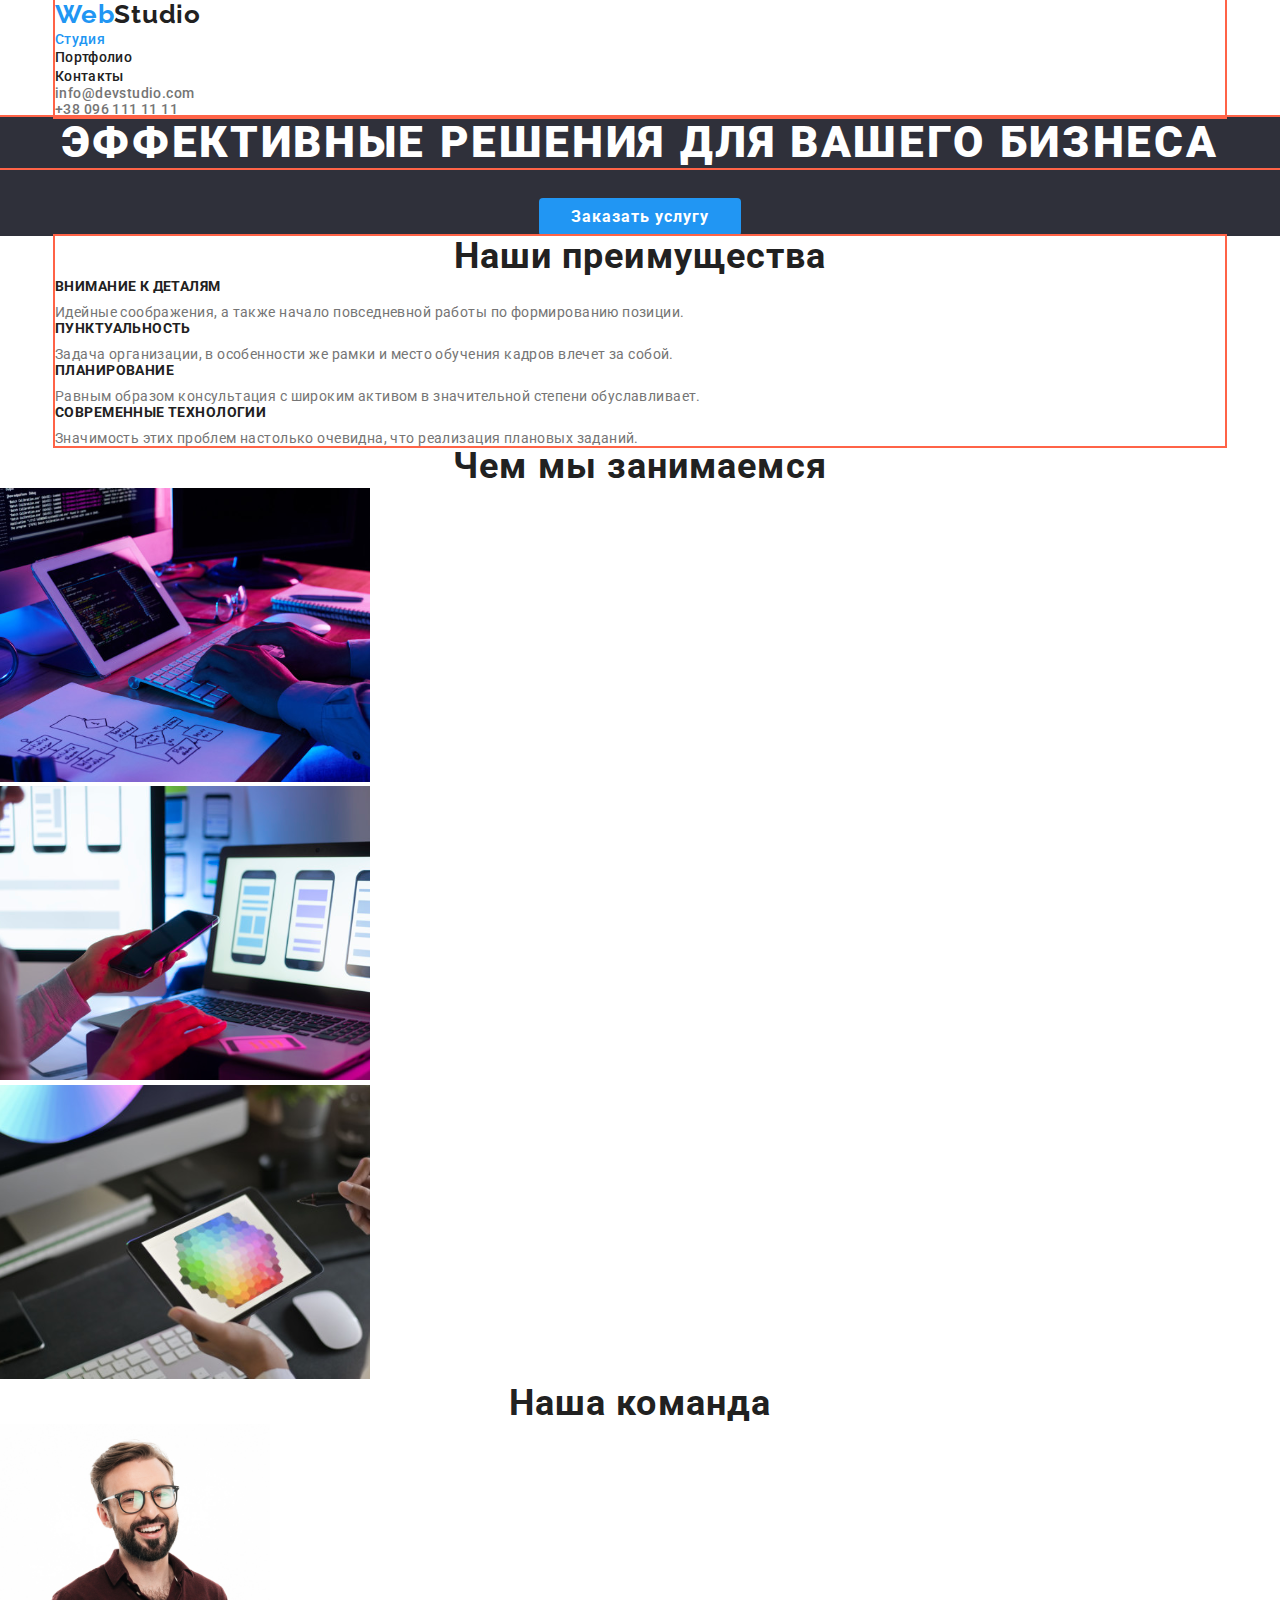
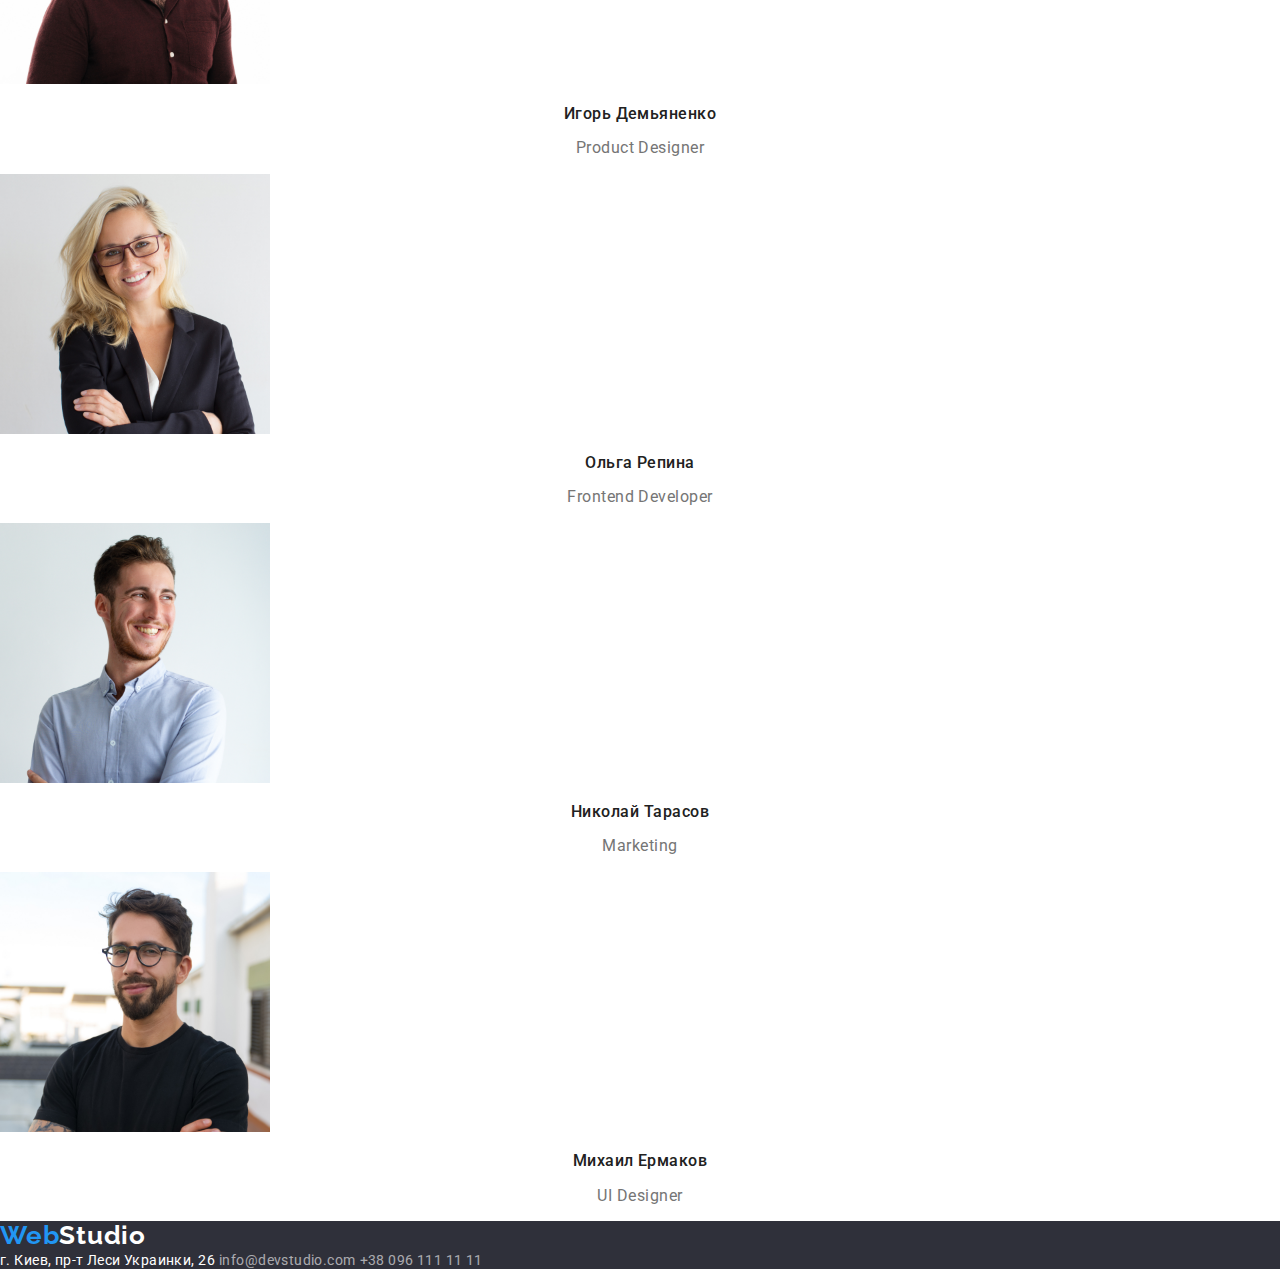
==== index.html @ 833b0f57 "added files" ====
<!DOCTYPE html>
<html lang="ru">
  <head>
    <meta charset="UTF-8" />
    <meta name="viewport" content="width=device-width, initial-scale=1.0" />
    <title lang="en">WebStudio</title>
    <!-- font type css -->
    <link
      href="https://fonts.googleapis.com/css2?family=Raleway:wght@700&family=Roboto:wght@400;500;700;900&display=swap"
      rel="stylesheet"
    />
    <!-- normalize css -->
    <link
      rel="stylesheet"
      href="https://cdnjs.cloudflare.com/ajax/libs/modern-normalize/1.0.0/modern-normalize.min.css"
    />
    <link rel="stylesheet" href="./css/common.css" />
    <link rel="stylesheet" href="./css/styles.css" />
  </head>
  <body class="body">
    <!--main navigation-->
    <header class="page-header">
      <div class="container">
        <nav>
          <a href="./index.html" arial-label="logo" lang="en" class="logo"
            >Web<span lang="en" class="logo-studio">Studio</span></a
          >
          <ul class="site-nav list">
            <li><a href="" class="link active">Студия</a></li>
            <li><a href="./portfolio.html" class="link">Портфолио</a></li>
            <li><a href="" class="link">Контакты</a></li>
          </ul>
        </nav>
        <address>
          <ul class="contacts list">
            <li>
              <a href="mailto:info@devstudio.com" class="contacts-details"
                >info@devstudio.com</a
              >
            </li>
            <li>
              <a href="tel:380961111111" class="contacts-details"
                >+38 096 111 11 11</a
              >
            </li>
          </ul>
        </address>
      </div>
    </header>
    <main>
      <!--hero-->
      <section class="hero">
        <h1 class="hero-title">Эффективные решения для вашего бизнеса</h1>
        <a href="" class="hero-button"
          ><span class="button-text">Заказать услугу</span></a
        >
      </section>
      <!--our servises-->
      <section class="selection">
        <div class="container">
          <!--скрыть в css-->
          <h2 class="selection-title">Наши преимущества</h2>
          <ul class="advantages-list list">
            <li>
              <h3 class="title">Внимание к деталям</h3>
              <p class="text-title">
                Идейные соображения, а также начало повседневной работы по
                формированию позиции.
              </p>
            </li>
            <li>
              <h3 class="title">Пунктуальность</h3>
              <p class="text-title">
                Задача организации, в особенности же рамки и место обучения
                кадров влечет за собой.
              </p>
            </li>
            <li>
              <h3 class="title">Планирование</h3>
              <p class="text-title">
                Равным образом консультация с широким активом в значительной
                степени обуславливает.
              </p>
            </li>
            <li>
              <h3 class="title">Современные технологии</h3>
              <p class="text-title">
                Значимость этих проблем настолько очевидна, что реализация
                плановых заданий.
              </p>
            </li>
          </ul>
        </div>
      </section>
      <!--our occupation-->
      <section class="selection">
        <h2 class="selection-title">Чем мы занимаемся</h2>
        <ul class="work-examples list">
          <li>
            <a href="">
              <img src="./img/icon1.svg" alt="типы услуг" width="370" />
            </a>
          </li>
          <li>
            <a href="">
              <img src="./img/icon2.svg" alt="типы услуг" width="370" />
            </a>
          </li>
          <li>
            <a href="">
              <img src="./img/icon3.svg" alt="типы услуг" width="370" />
            </a>
          </li>
        </ul>
      </section>
      <!--our team-->
      <section class="selection">
        <h2 class="selection-title">Наша команда</h2>
        <ul class="team list">
          <li>
            <img src="./img/photo1.jpg" alt="фото дизайнера" width="270" />
            <h3 class="name">Игорь Демьяненко</h3>
            <p lang="en" class="position">Product Designer</p>
          </li>
          <li>
            <img
              src="./img/photo2.jpg"
              alt="фото фронтэнд разработчика"
              width="270"
            />
            <h3 class="name">Ольга Репина</h3>
            <p lang="en" class="position">Frontend Developer</p>
          </li>
          <li>
            <img src="./img/photo3.jpg" alt="фото маркетолога" width="270" />
            <h3 class="name">Николай Тарасов</h3>
            <p lang="en" class="position">Marketing</p>
          </li>
          <li>
            <img src="./img/photo4.jpg" alt="фото дизайнера" width="270" />
            <h3 class="name">Михаил Ермаков</h3>
            <p lang="en" class="position">UI Designer</p>
          </li>
        </ul>
      </section>
    </main>
    <!--contacts-->
    <footer class="footer">
      <a href="./index.html" lang="en" class="logo"
        >Web<span lang="en" class="logo-footer">Studio</span></a
      >
      <address>
        <a
          href="https://goo.gl/maps/YXzGvb41cgW7P6Zv5"
          target="_blank"
          class="address"
          >г. Киев, пр-т Леси Украинки, 26</a
        >
        <a href="mailto:info@devstudio.com" class="contacts"
          >info@devstudio.com</a
        >
        <a href="tel:380961111111" class="contacts">+38 096 111 11 11</a>
      </address>
    </footer>
  </body>
</html>
---- css/common.css ----
/* #212121 цвет основоного текста*/
/* #757575 вторичный цвет*/
/* #2196F3 синий текст*/
/* #FFFFFF белый текст*/
/* rgba(0, 0, 0, 0.15); синие кнопки*/
/* rgba(255, 255, 255, 0.6); footer contacts*/

:root {
  --primery-text-color: #757575;
  --title-text-color: #212121;
  --secondary-color: #ffffff;
  --acsent-color: #2196f3;
  --footer-contacts-color: rgba(255, 255, 255, 0.6);
  --background-color: #2f303a;
  --button-background: #f5f4fa;
}

/* Тип блочной модели элементов */
html {
  box-sizing: border-box;
}

*,
*::before,
*::after {
  box-sizing: inherit;
}

.body {
  background-color: var(--secondary-color);
  color: var(--primery-text-color);
  font-family: Roboto, sans-serif;
}

/* wight: 1170+30px
padding-left: 15px
padding-right: 15px; */

/* heared container */

.container {
  width: 1170px;
  margin-left: auto;
  margin-right: auto;
  outline: 2px solid tomato;
}

.page-header {
  letter-spacing: 0.02em;
}
/*logo*/
.logo {
  color: var(--acsent-color);
  font-family: Raleway, sans-serif;
  font-weight: bold;
  font-size: 26px;
  line-height: 1, 2;
  letter-spacing: 0.03em;
  text-decoration: none;
}
.logo:hover {
  color: var(--title-text-color);
}
.logo-studio {
  color: var(--title-text-color);
}

.logo-footer {
  color: var(--secondary-color);
}

/*header bloсk*/

.site-nav .link {
  color: var(--title-text-color);
  font-weight: 500;
  font-size: 14px;
  line-height: 1, 14;
  text-decoration: none;
}

.list {
  list-style: none;
  padding: 0px;
  margin: 0px;
}

.site-nav .link:hover,
.site-nav .link:focus,
.contacts .contacts-details:hover,
.site-nav .link.active {
  color: var(--acsent-color);
}

.contacts .contacts-details {
  color: var(--primery-text-color);
  font-weight: 500;
  font-size: 14px;
  line-height: 1, 14;
  text-decoration: none;
}

/*footer*/

.footer {
  background-color: var(--background-color);
}

.address {
  color: var(--secondary-color);
  font-size: 14px;
  font-style: normal;
  line-height: 1, 71;
  letter-spacing: 0.03em;
  text-decoration: none;
}
.contacts {
  color: var(--footer-contacts-color);
  font-size: 14px;
  font-style: normal;
  line-height: 1, 71;
  letter-spacing: 0.03em;
  text-decoration: none;
}
---- css/styles.css ----
/*hero block*/

.hero {
  background-color: var(--background-color);
  text-align: center;
}

.hero-title {
  margin-top: 0px;
  margin-bottom: 30px;
  color: var(--secondary-color);
  font-weight: 900;
  font-size: 44px;
  line-height: 1, 36;

  letter-spacing: 0.06em;
  text-transform: uppercase;
  outline: 2px solid tomato;
}

/*button*/
.hero-button {
  text-decoration: none;
}

.hero .button-text {
  display: inline-block;
  border-radius: 4px;
  padding: 10px 32px;
  color: var(--secondary-color);
  background-color: var(--acsent-color);
  font-weight: 700;
  font-size: 16px;
  line-height: 1, 87;
  align-items: center;
  text-align: center;
  letter-spacing: 0.06em;
}

/*section block*/

.selection .selection-title {
  margin-top: 0px;
  margin-bottom: 0px;
  color: var(--title-text-color);
  text-align: center;
  font-weight: 700;
  font-size: 36px;
  line-height: 1, 17;
  letter-spacing: 0.03em;
}

.title {
  margin-top: 0px;
  margin-bottom: 10px;
  color: var(--title-text-color);
  font-weight: 700;
  font-size: 14px;
  line-height: 1, 14;
  letter-spacing: 0.03em;
  text-transform: uppercase;
}

.text-title {
  margin-top: 0px;
  margin-bottom: 0px;
  font-size: 14px;
  line-height: 1, 71;
  letter-spacing: 0.03em;
}

.name {
  color: var(--title-text-color);
  font-weight: 500;
  font-size: 16px;
  line-height: 1, 19;
  text-align: center;
  letter-spacing: 0.03em;
}

.selection .position {
  font-size: 16px;
  line-height: 1, 19;
  text-align: center;
  letter-spacing: 0.03em;
}

/*advantages*/

.advantages-list .title {
  color: var(--title-text-color);
}
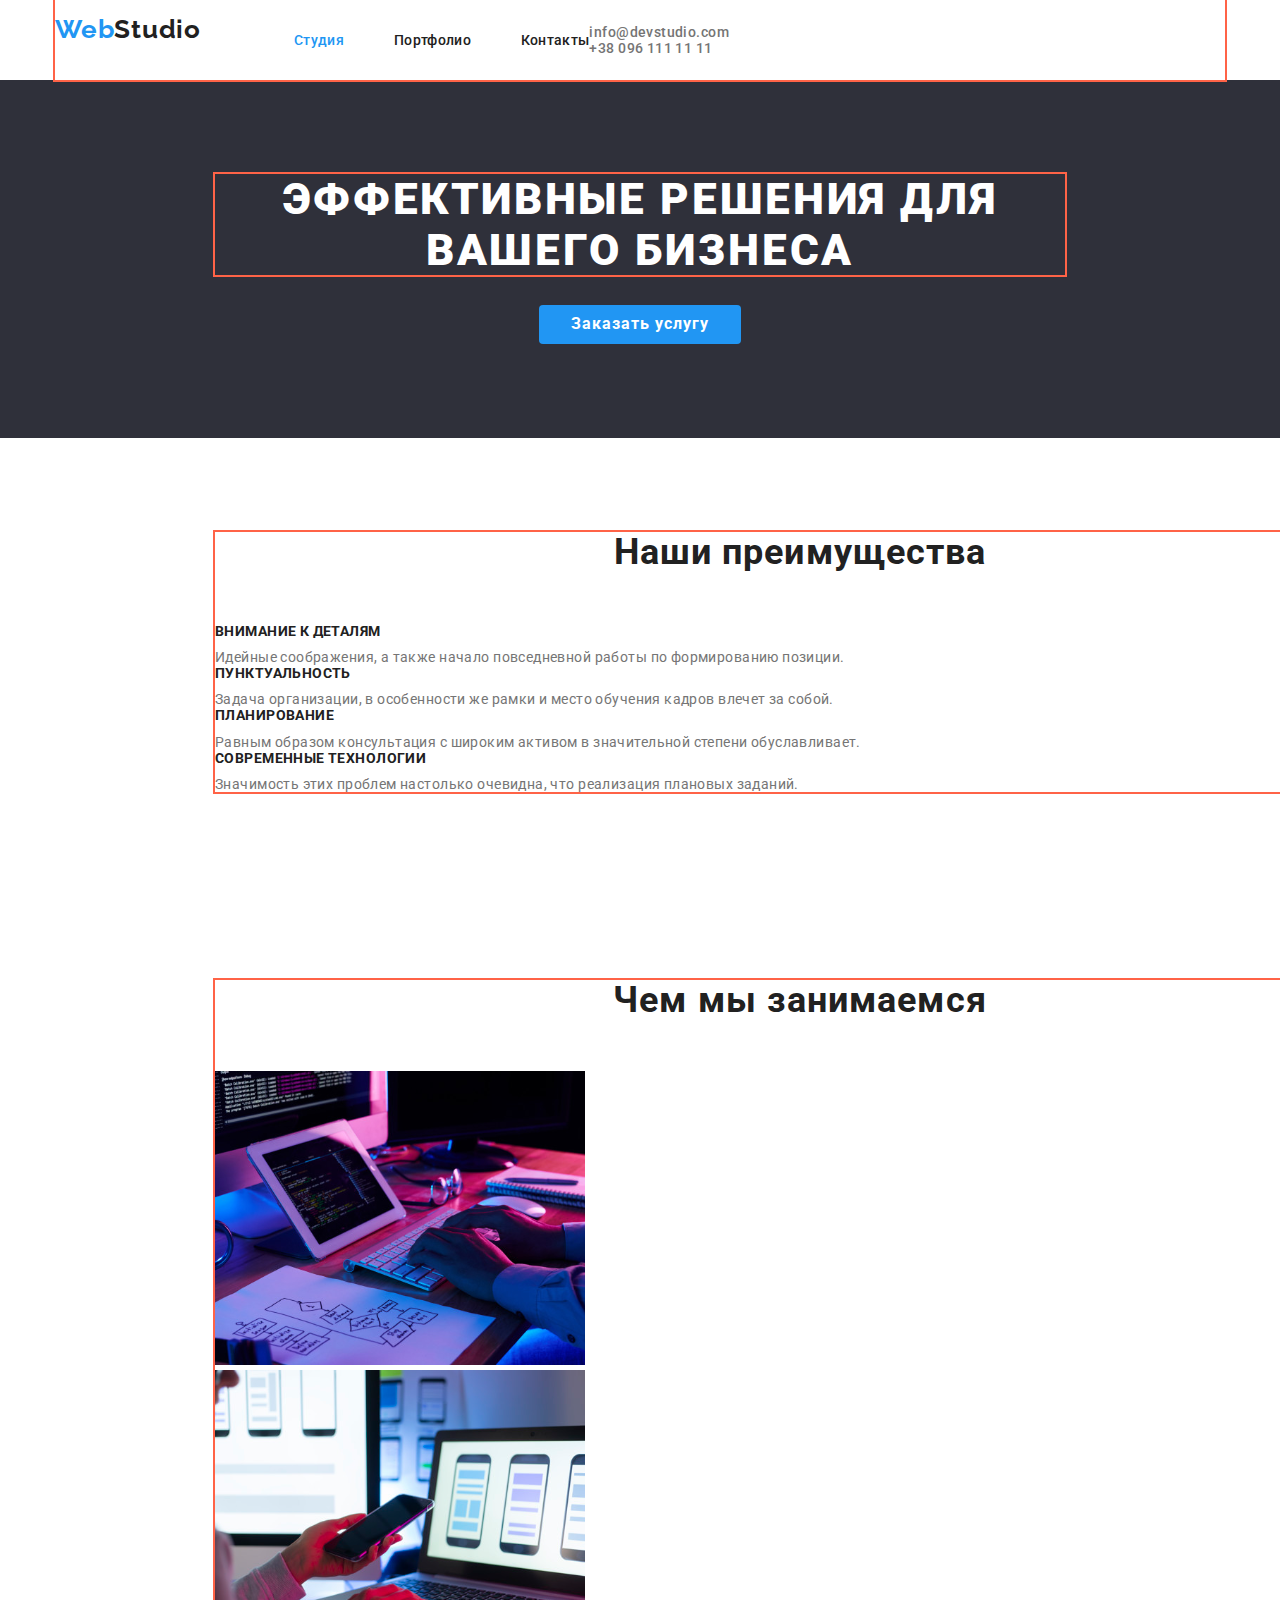
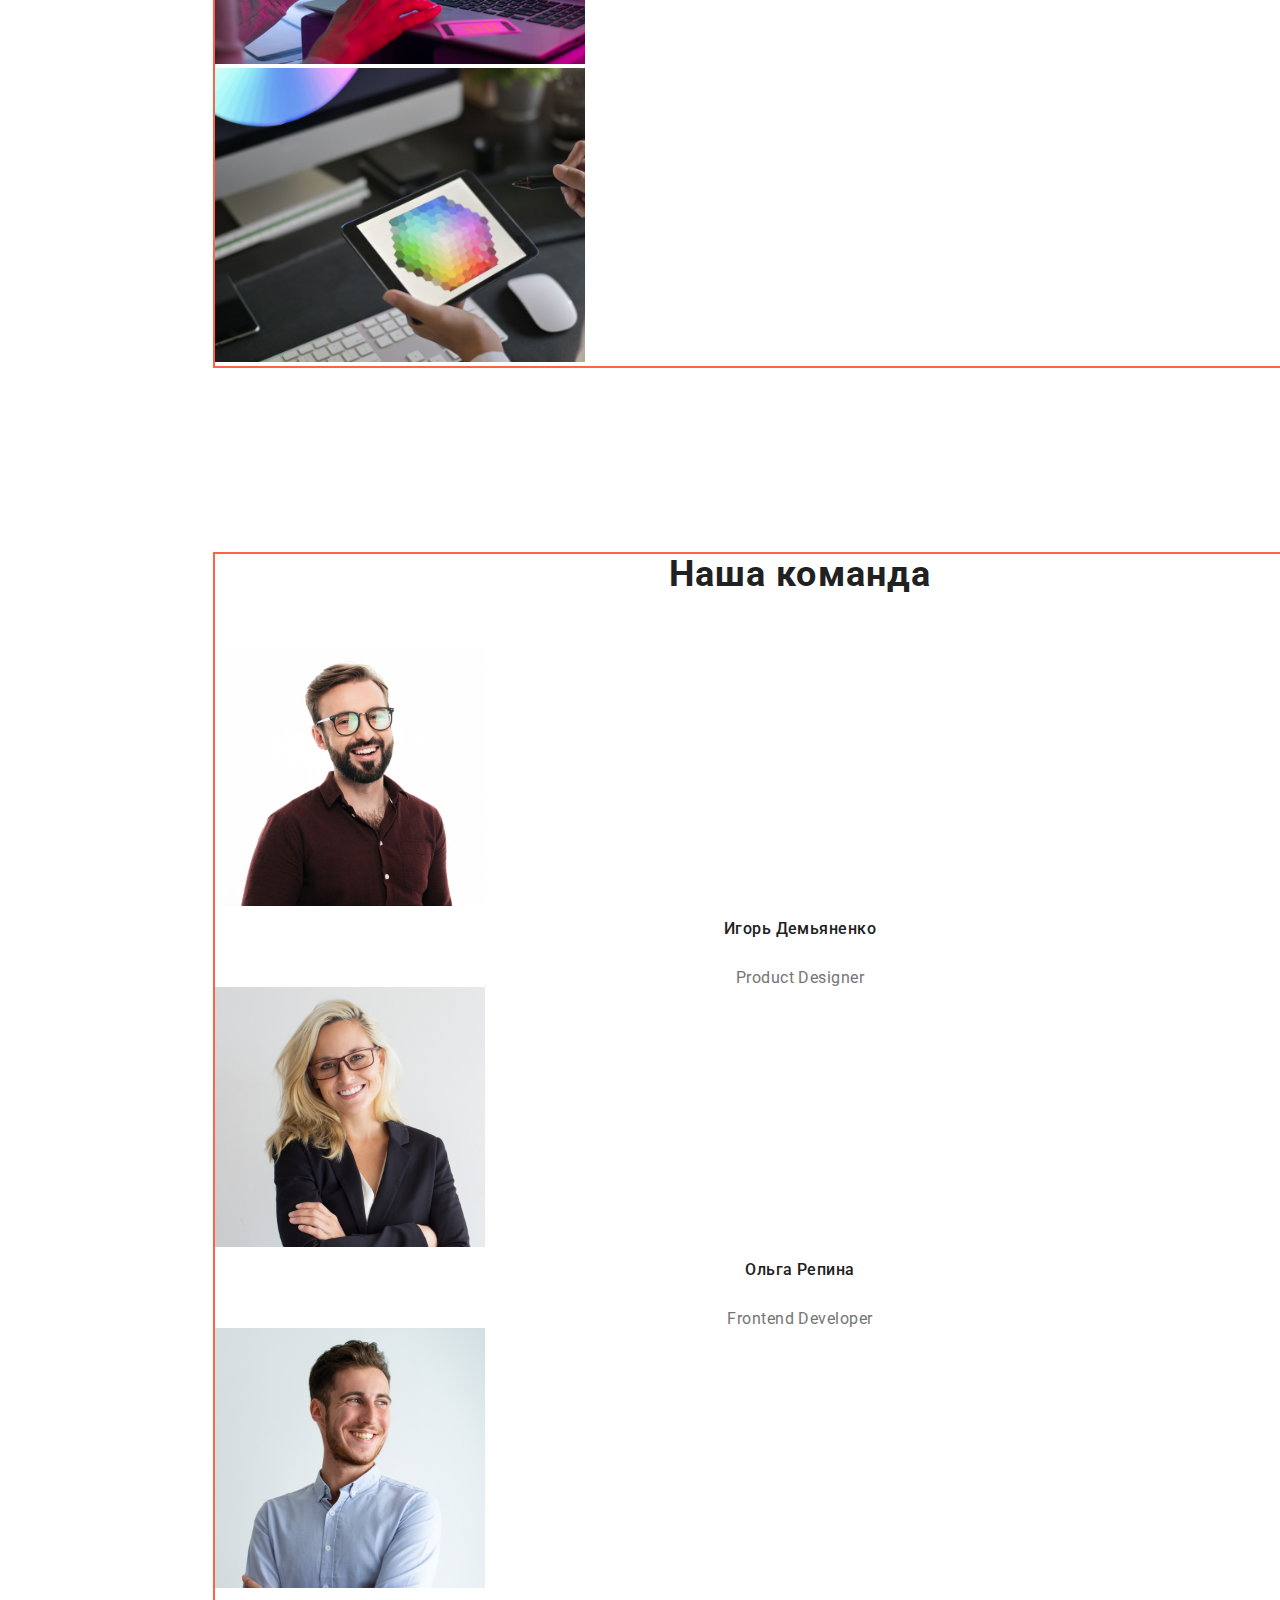
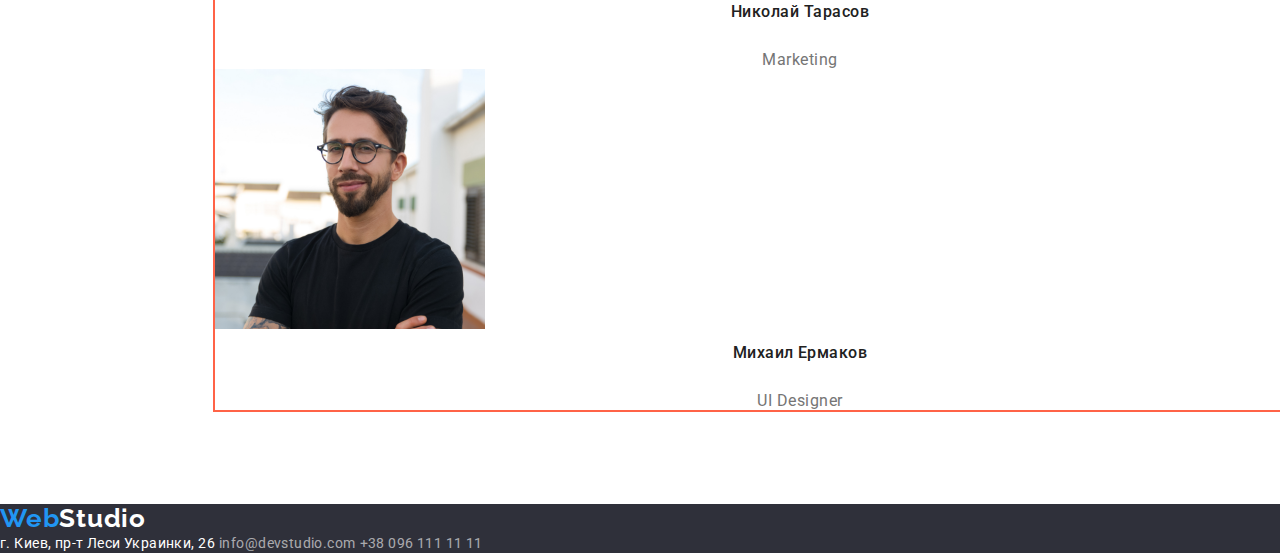
==== commit 9ddbd791: "added flex header" ====
--- a/index.html
+++ b/index.html
@@ -20,18 +20,20 @@
   <body class="body">
     <!--main navigation-->
     <header class="page-header">
-      <div class="container">
-        <nav>
+      <div class="container nav-flex">
+        <nav class="nav-flex">
           <a href="./index.html" arial-label="logo" lang="en" class="logo"
             >Web<span lang="en" class="logo-studio">Studio</span></a
           >
           <ul class="site-nav list">
-            <li><a href="" class="link active">Студия</a></li>
-            <li><a href="./portfolio.html" class="link">Портфолио</a></li>
-            <li><a href="" class="link">Контакты</a></li>
+            <li class="item"><a href="" class="link active">Студия</a></li>
+            <li class="item">
+              <a href="./portfolio.html" class="link">Портфолио</a>
+            </li>
+            <li class="item"><a href="" class="link">Контакты</a></li>
           </ul>
         </nav>
-        <address>
+        <address class="nav-flex">
           <ul class="contacts list">
             <li>
               <a href="mailto:info@devstudio.com" class="contacts-details"
@@ -49,7 +51,7 @@
     </header>
     <main>
       <!--hero-->
-      <section class="hero">
+      <section class="hero section">
         <h1 class="hero-title">Эффективные решения для вашего бизнеса</h1>
         <a href="" class="hero-button"
           ><span class="button-text">Заказать услугу</span></a
@@ -94,54 +96,58 @@
       </section>
       <!--our occupation-->
       <section class="selection">
-        <h2 class="selection-title">Чем мы занимаемся</h2>
-        <ul class="work-examples list">
-          <li>
-            <a href="">
-              <img src="./img/icon1.svg" alt="типы услуг" width="370" />
-            </a>
-          </li>
-          <li>
-            <a href="">
-              <img src="./img/icon2.svg" alt="типы услуг" width="370" />
-            </a>
-          </li>
-          <li>
-            <a href="">
-              <img src="./img/icon3.svg" alt="типы услуг" width="370" />
-            </a>
-          </li>
-        </ul>
+        <div class="container">
+          <h2 class="selection-title">Чем мы занимаемся</h2>
+          <ul class="work-examples list">
+            <li>
+              <a href="">
+                <img src="./img/icon1.svg" alt="типы услуг" width="370" />
+              </a>
+            </li>
+            <li>
+              <a href="">
+                <img src="./img/icon2.svg" alt="типы услуг" width="370" />
+              </a>
+            </li>
+            <li>
+              <a href="">
+                <img src="./img/icon3.svg" alt="типы услуг" width="370" />
+              </a>
+            </li>
+          </ul>
+        </div>
       </section>
       <!--our team-->
       <section class="selection">
-        <h2 class="selection-title">Наша команда</h2>
-        <ul class="team list">
-          <li>
-            <img src="./img/photo1.jpg" alt="фото дизайнера" width="270" />
-            <h3 class="name">Игорь Демьяненко</h3>
-            <p lang="en" class="position">Product Designer</p>
-          </li>
-          <li>
-            <img
-              src="./img/photo2.jpg"
-              alt="фото фронтэнд разработчика"
-              width="270"
-            />
-            <h3 class="name">Ольга Репина</h3>
-            <p lang="en" class="position">Frontend Developer</p>
-          </li>
-          <li>
-            <img src="./img/photo3.jpg" alt="фото маркетолога" width="270" />
-            <h3 class="name">Николай Тарасов</h3>
-            <p lang="en" class="position">Marketing</p>
-          </li>
-          <li>
-            <img src="./img/photo4.jpg" alt="фото дизайнера" width="270" />
-            <h3 class="name">Михаил Ермаков</h3>
-            <p lang="en" class="position">UI Designer</p>
-          </li>
-        </ul>
+        <div class="container">
+          <h2 class="selection-title">Наша команда</h2>
+          <ul class="team list">
+            <li>
+              <img src="./img/photo1.jpg" alt="фото дизайнера" width="270" />
+              <h3 class="name">Игорь Демьяненко</h3>
+              <p lang="en" class="position">Product Designer</p>
+            </li>
+            <li>
+              <img
+                src="./img/photo2.jpg"
+                alt="фото фронтэнд разработчика"
+                width="270"
+              />
+              <h3 class="name">Ольга Репина</h3>
+              <p lang="en" class="position">Frontend Developer</p>
+            </li>
+            <li>
+              <img src="./img/photo3.jpg" alt="фото маркетолога" width="270" />
+              <h3 class="name">Николай Тарасов</h3>
+              <p lang="en" class="position">Marketing</p>
+            </li>
+            <li>
+              <img src="./img/photo4.jpg" alt="фото дизайнера" width="270" />
+              <h3 class="name">Михаил Ермаков</h3>
+              <p lang="en" class="position">UI Designer</p>
+            </li>
+          </ul>
+        </div>
       </section>
     </main>
     <!--contacts-->
--- a/css/common.css
+++ b/css/common.css
@@ -50,6 +50,7 @@
 }
 /*logo*/
 .logo {
+  margin-bottom: 20px;
   color: var(--acsent-color);
   font-family: Raleway, sans-serif;
   font-weight: bold;
@@ -66,12 +67,35 @@
 }
 
 .logo-footer {
+  margin-bottom: 20px;
   color: var(--secondary-color);
 }
 
-/*header bloсk*/
+/* main nav */
+
+.nav-flex {
+  display: flex;
+  align-items: center;
+  /*  падинги слева и справа нужны???? */
+}
+
+.nav-flex .site-nav {
+  display: flex;
+  margin-left: 93px;
+}
+
+.site-nav .item:not(:last-child) {
+  margin-right: 50px;
+}
+
+/* .site-nav .item:last-child {
+  margin-right: 0px;
+} */
 
 .site-nav .link {
+  display: block;
+  padding-top: 32px;
+  padding-bottom: 32px;
   color: var(--title-text-color);
   font-weight: 500;
   font-size: 14px;
@@ -90,6 +114,10 @@
 .contacts .contacts-details:hover,
 .site-nav .link.active {
   color: var(--acsent-color);
+}
+
+.nav-flex .contacts {
+  margin-left: auto;
 }
 
 .contacts .contacts-details {
--- a/css/styles.css
+++ b/css/styles.css
@@ -1,6 +1,11 @@
+.selection {
+  padding: 94px 215px;
+}
+
 /*hero block*/
 
 .hero {
+  padding: 94px 215px;
   background-color: var(--background-color);
   text-align: center;
 }
@@ -41,7 +46,7 @@
 
 .selection .selection-title {
   margin-top: 0px;
-  margin-bottom: 0px;
+  margin-bottom: 50px;
   color: var(--title-text-color);
   text-align: center;
   font-weight: 700;
@@ -70,6 +75,8 @@
 }
 
 .name {
+  margin-top: 10px;
+  margin-bottom: 30px;
   color: var(--title-text-color);
   font-weight: 500;
   font-size: 16px;
@@ -79,6 +86,8 @@
 }
 
 .selection .position {
+  margin-top: 0px;
+  margin-bottom: 0px;
   font-size: 16px;
   line-height: 1, 19;
   text-align: center;
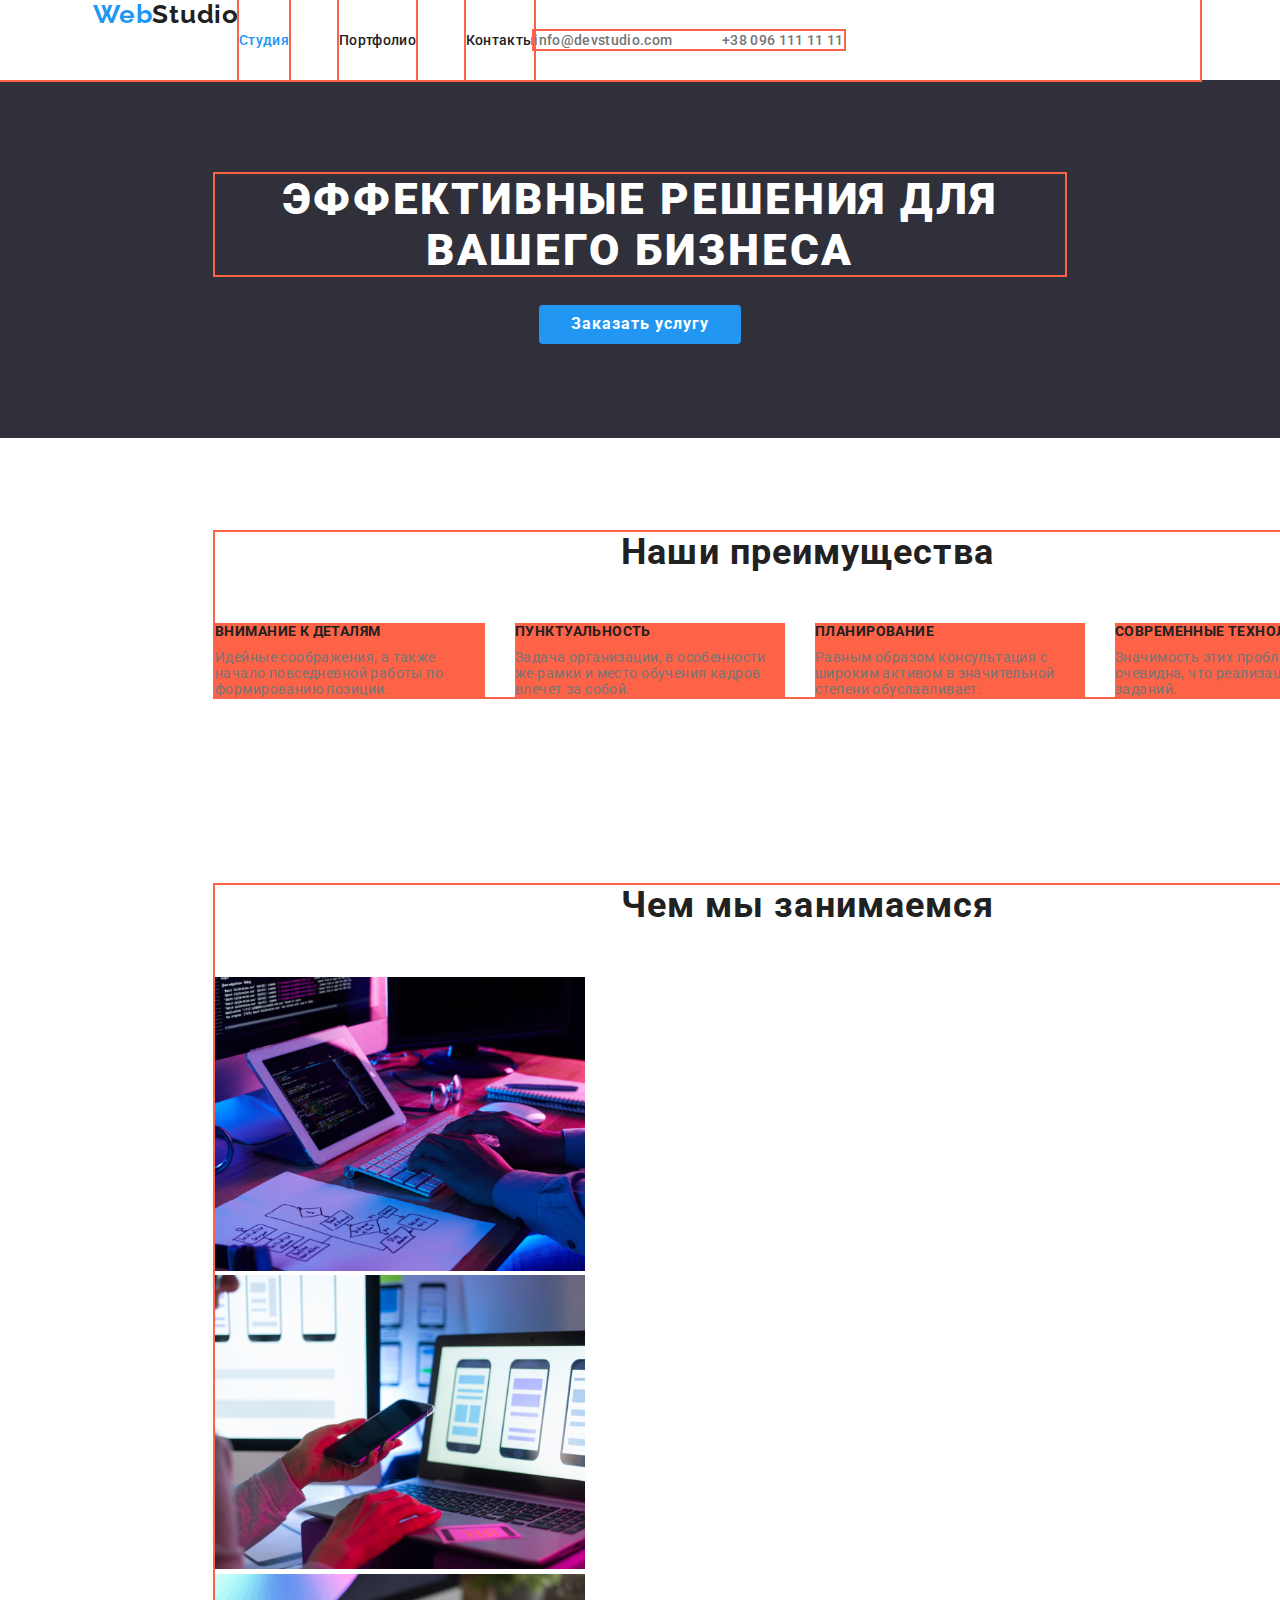
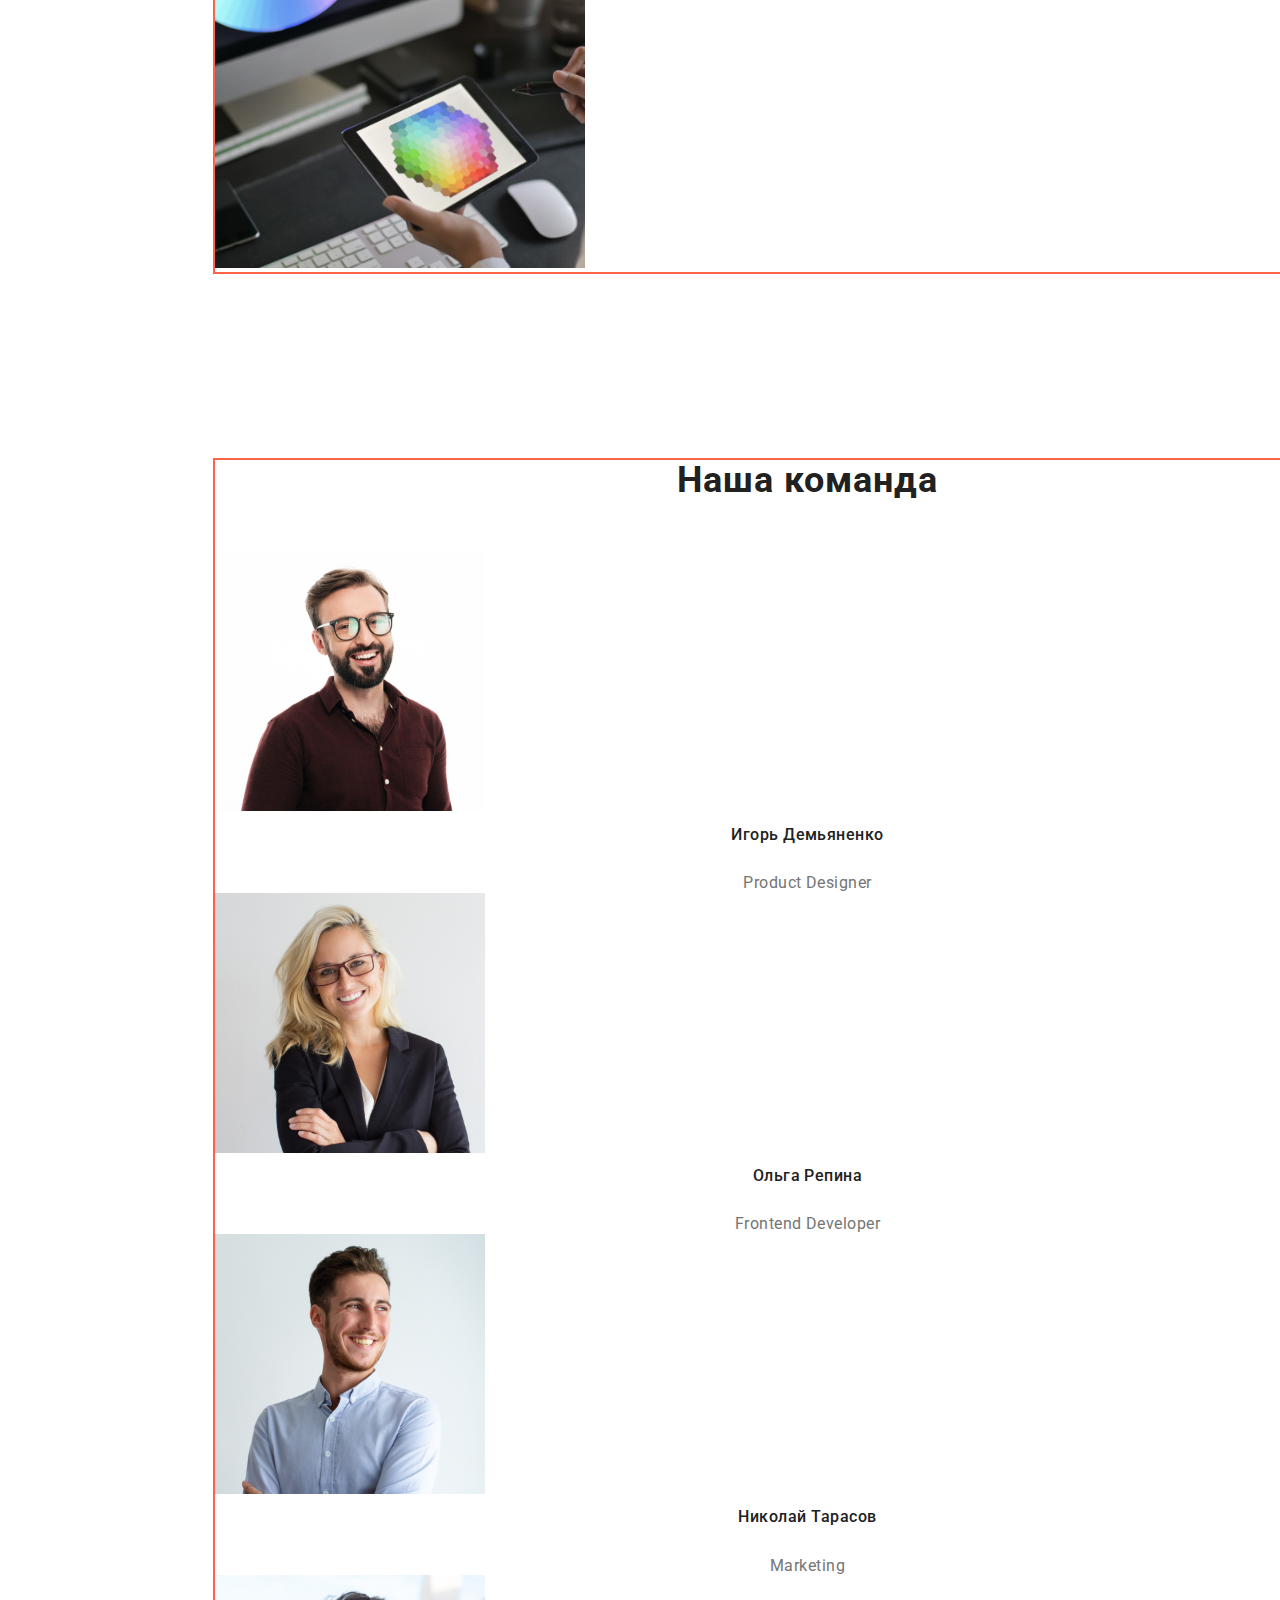
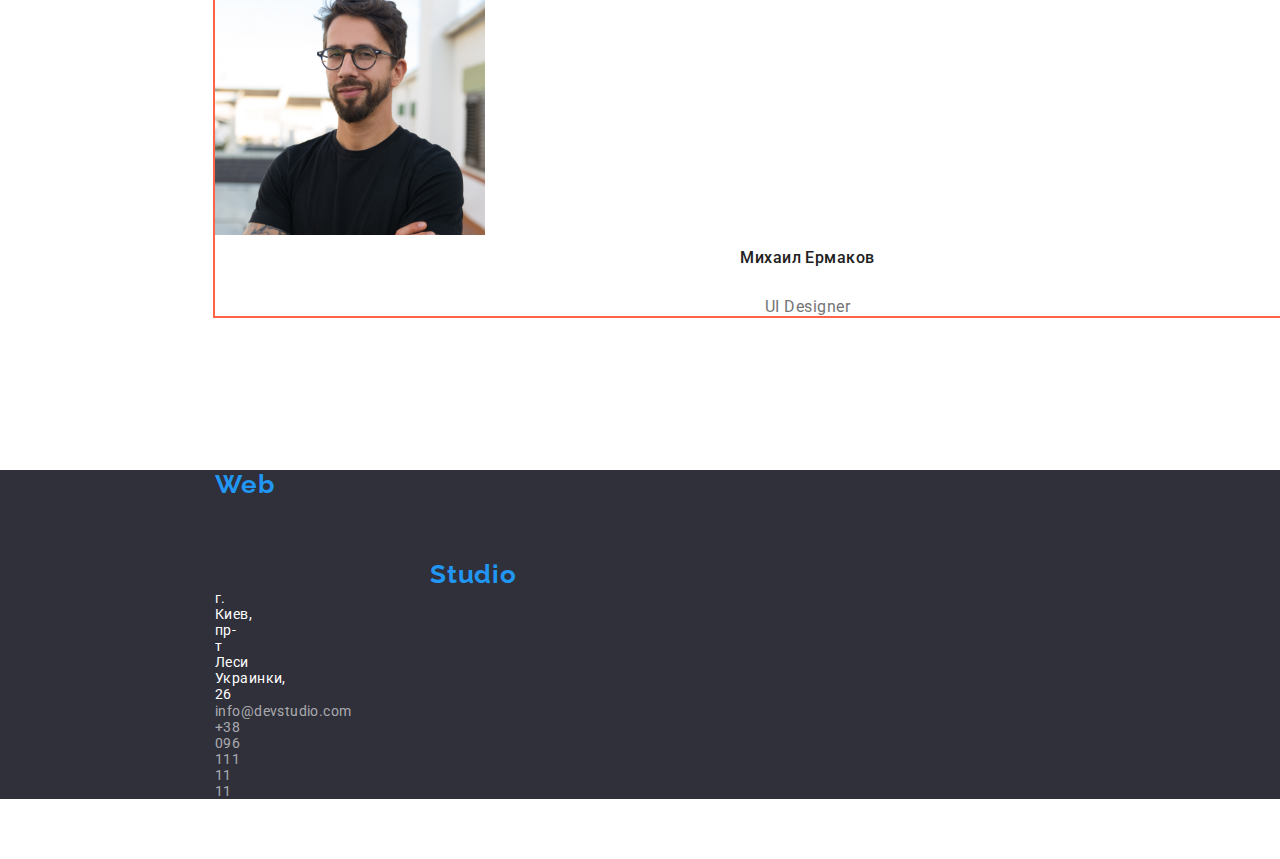
==== commit 8b615f96: "added flex htader" ====
--- a/index.html
+++ b/index.html
@@ -18,9 +18,9 @@
     <link rel="stylesheet" href="./css/styles.css" />
   </head>
   <body class="body">
-    <!--main navigation-->
+    <!-- ====================== header  ===========================-->
     <header class="page-header">
-      <div class="container nav-flex">
+      <div class="container header-flex">
         <nav class="nav-flex">
           <a href="./index.html" arial-label="logo" lang="en" class="logo"
             >Web<span lang="en" class="logo-studio">Studio</span></a
@@ -33,14 +33,14 @@
             <li class="item"><a href="" class="link">Контакты</a></li>
           </ul>
         </nav>
-        <address class="nav-flex">
-          <ul class="contacts list">
-            <li>
+        <address class="address-flex">
+          <ul class="header-contacts list">
+            <li class="item-contacts">
               <a href="mailto:info@devstudio.com" class="contacts-details"
                 >info@devstudio.com</a
               >
             </li>
-            <li>
+            <li class="item-contacts">
               <a href="tel:380961111111" class="contacts-details"
                 >+38 096 111 11 11</a
               >
@@ -50,7 +50,7 @@
       </div>
     </header>
     <main>
-      <!--hero-->
+      <!-- ========================= hero ===============================-->
       <section class="hero section">
         <h1 class="hero-title">Эффективные решения для вашего бизнеса</h1>
         <a href="" class="hero-button"
@@ -63,28 +63,28 @@
           <!--скрыть в css-->
           <h2 class="selection-title">Наши преимущества</h2>
           <ul class="advantages-list list">
-            <li>
+            <li class="item">
               <h3 class="title">Внимание к деталям</h3>
               <p class="text-title">
                 Идейные соображения, а также начало повседневной работы по
                 формированию позиции.
               </p>
             </li>
-            <li>
+            <li class="item">
               <h3 class="title">Пунктуальность</h3>
               <p class="text-title">
                 Задача организации, в особенности же рамки и место обучения
                 кадров влечет за собой.
               </p>
             </li>
-            <li>
+            <li class="item">
               <h3 class="title">Планирование</h3>
               <p class="text-title">
                 Равным образом консультация с широким активом в значительной
                 степени обуславливает.
               </p>
             </li>
-            <li>
+            <li class="item">
               <h3 class="title">Современные технологии</h3>
               <p class="text-title">
                 Значимость этих проблем настолько очевидна, что реализация
@@ -150,22 +150,28 @@
         </div>
       </section>
     </main>
-    <!--contacts-->
+
+    <!--============================= FOOTER ===================================-->
+
     <footer class="footer">
-      <a href="./index.html" lang="en" class="logo"
-        >Web<span lang="en" class="logo-footer">Studio</span></a
-      >
+      <div class="logo-container">
+        <a href="./index.html" lang="en" class="logo-footer-main"
+          >Web<span lang="en" class="logo-footer">Studio</span></a
+        >
+      </div>
       <address>
-        <a
-          href="https://goo.gl/maps/YXzGvb41cgW7P6Zv5"
-          target="_blank"
-          class="address"
-          >г. Киев, пр-т Леси Украинки, 26</a
-        >
-        <a href="mailto:info@devstudio.com" class="contacts"
-          >info@devstudio.com</a
-        >
-        <a href="tel:380961111111" class="contacts">+38 096 111 11 11</a>
+        <div class="address-container">
+          <a
+            href="https://goo.gl/maps/YXzGvb41cgW7P6Zv5"
+            target="_blank"
+            class="address"
+            >г. Киев, пр-т Леси Украинки, 26</a
+          >
+          <a href="mailto:info@devstudio.com" class="contacts"
+            >info@devstudio.com</a
+          >
+          <a href="tel:380961111111" class="contacts">+38 096 111 11 11</a>
+        </div>
       </address>
     </footer>
   </body>
--- a/css/common.css
+++ b/css/common.css
@@ -13,6 +13,7 @@
   --footer-contacts-color: rgba(255, 255, 255, 0.6);
   --background-color: #2f303a;
   --button-background: #f5f4fa;
+  --border-color: #EEEEEE;
 }
 
 /* Тип блочной модели элементов */
@@ -32,26 +33,38 @@
   font-family: Roboto, sans-serif;
 }
 
-/* wight: 1170+30px
-padding-left: 15px
-padding-right: 15px; */
-
-/* heared container */
+
+/* ===================== heared container ==================== */
 
 .container {
-  width: 1170px;
+  width: 1200px;
+  padding-right: 15px;
+  padding-left: 15px
   margin-left: auto;
   margin-right: auto;
+
   outline: 2px solid tomato;
+  
 }
 
 .page-header {
   letter-spacing: 0.02em;
-}
-/*logo*/
-.logo {
-  margin-bottom: 20px;
+  
+}
+
+/* все в одну строку */
+
+.header-flex {
+  display: flex;
+  align-items: center;
+}
+
+/* ========================= logo ============================*/
+.logo, .logo-footer-main {
+  /* margin-bottom: 20px; */
+
   color: var(--acsent-color);
+
   font-family: Raleway, sans-serif;
   font-weight: bold;
   font-size: 26px;
@@ -66,37 +79,39 @@
   color: var(--title-text-color);
 }
 
-.logo-footer {
+.logo .footer {
   margin-bottom: 20px;
   color: var(--secondary-color);
 }
 
-/* main nav */
-
-.nav-flex {
-  display: flex;
-  align-items: center;
-  /*  падинги слева и справа нужны???? */
-}
-
-.nav-flex .site-nav {
-  display: flex;
-  margin-left: 93px;
+/* =============== main navigation ================== */
+
+.site-nav{
+  display: flex;
+}
+
+.site-nav li{
+  outline: 2px solid tomato;
 }
 
 .site-nav .item:not(:last-child) {
   margin-right: 50px;
-}
-
-/* .site-nav .item:last-child {
-  margin-right: 0px;
-} */
+} 
+
+.nav-flex {
+  display: flex;
+  margin-left: 93px;
+}
 
 .site-nav .link {
   display: block;
+
+  /* для площади hover */
   padding-top: 32px;
   padding-bottom: 32px;
+
   color: var(--title-text-color);
+
   font-weight: 500;
   font-size: 14px;
   line-height: 1, 14;
@@ -105,36 +120,67 @@
 
 .list {
   list-style: none;
+
   padding: 0px;
   margin: 0px;
 }
 
 .site-nav .link:hover,
 .site-nav .link:focus,
-.contacts .contacts-details:hover,
+.header-contacts .contacts-details:hover,
 .site-nav .link.active {
   color: var(--acsent-color);
 }
 
-.nav-flex .contacts {
-  margin-left: auto;
-}
-
-.contacts .contacts-details {
+/* =============== end main navigation ================== */
+
+
+/* ==================== contacts header ===================== */
+
+.header-contacts{
+  display: flex;
+  outline: 2px solid tomato;
+}
+
+.header-contacts .item-contacts + .item-contacts{
+  margin-left: 50px;
+}
+
+.header-contacts .contacts-details {
   color: var(--primery-text-color);
+  font-style: normal;
   font-weight: 500;
   font-size: 14px;
   line-height: 1, 14;
   text-decoration: none;
 }
-
-/*footer*/
+ /* ==================== contacts header ===================== */
+
+/* =========== end heared container ============ */
+
+/* ================= footer ====================== */
+
 
 .footer {
   background-color: var(--background-color);
 }
 
+.logo-footer-main, .logo-footer{
+  display: block;
+  margin-top: 60px;
+  margin-left: 215px;
+} 
+
+.address-container{
+  margin-left: 215px;
+  margin-right: 1154px;
+  margin-bottom: 60px;
+  
+}
+
 .address {
+  display: block;
+
   color: var(--secondary-color);
   font-size: 14px;
   font-style: normal;
@@ -142,7 +188,10 @@
   letter-spacing: 0.03em;
   text-decoration: none;
 }
+
 .contacts {
+  display: block;
+
   color: var(--footer-contacts-color);
   font-size: 14px;
   font-style: normal;
@@ -150,3 +199,5 @@
   letter-spacing: 0.03em;
   text-decoration: none;
 }
+
+/* ================= end footer ====================== */
--- a/css/styles.css
+++ b/css/styles.css
@@ -1,8 +1,12 @@
-.selection {
+/* =============== ============================== */
+  
+  .selection {
   padding: 94px 215px;
 }
 
-/*hero block*/
+/* ==================== end ===================== */
+
+/* ================ hero block ====================*/
 
 .hero {
   padding: 94px 215px;
@@ -13,17 +17,21 @@
 .hero-title {
   margin-top: 0px;
   margin-bottom: 30px;
+
   color: var(--secondary-color);
+
   font-weight: 900;
   font-size: 44px;
   line-height: 1, 36;
-
   letter-spacing: 0.06em;
   text-transform: uppercase;
+  
   outline: 2px solid tomato;
 }
 
-/*button*/
+/* ================ end hero block ====================*/
+
+/* ================== button ==========================*/
 .hero-button {
   text-decoration: none;
 }
@@ -42,7 +50,9 @@
   letter-spacing: 0.06em;
 }
 
-/*section block*/
+/* ================== end button ==========================*/
+
+/* ================== section block =======================*/
 
 .selection .selection-title {
   margin-top: 0px;
@@ -94,8 +104,24 @@
   letter-spacing: 0.03em;
 }
 
-/*advantages*/
+/* ================== end section block =======================*/
+
+/* ====================== advantages ==========================*/
+
+.advantages-list {
+  display: flex;
+}
+
+.advantages-list .item {
+  width: 270px;
+  background-color: tomato;
+}
+
+.advantages-list .item:not(:last-child) {
+  margin-right: 30px;
 
 .advantages-list .title {
   color: var(--title-text-color);
 }
+
+/* ====================== end advantages ==========================*/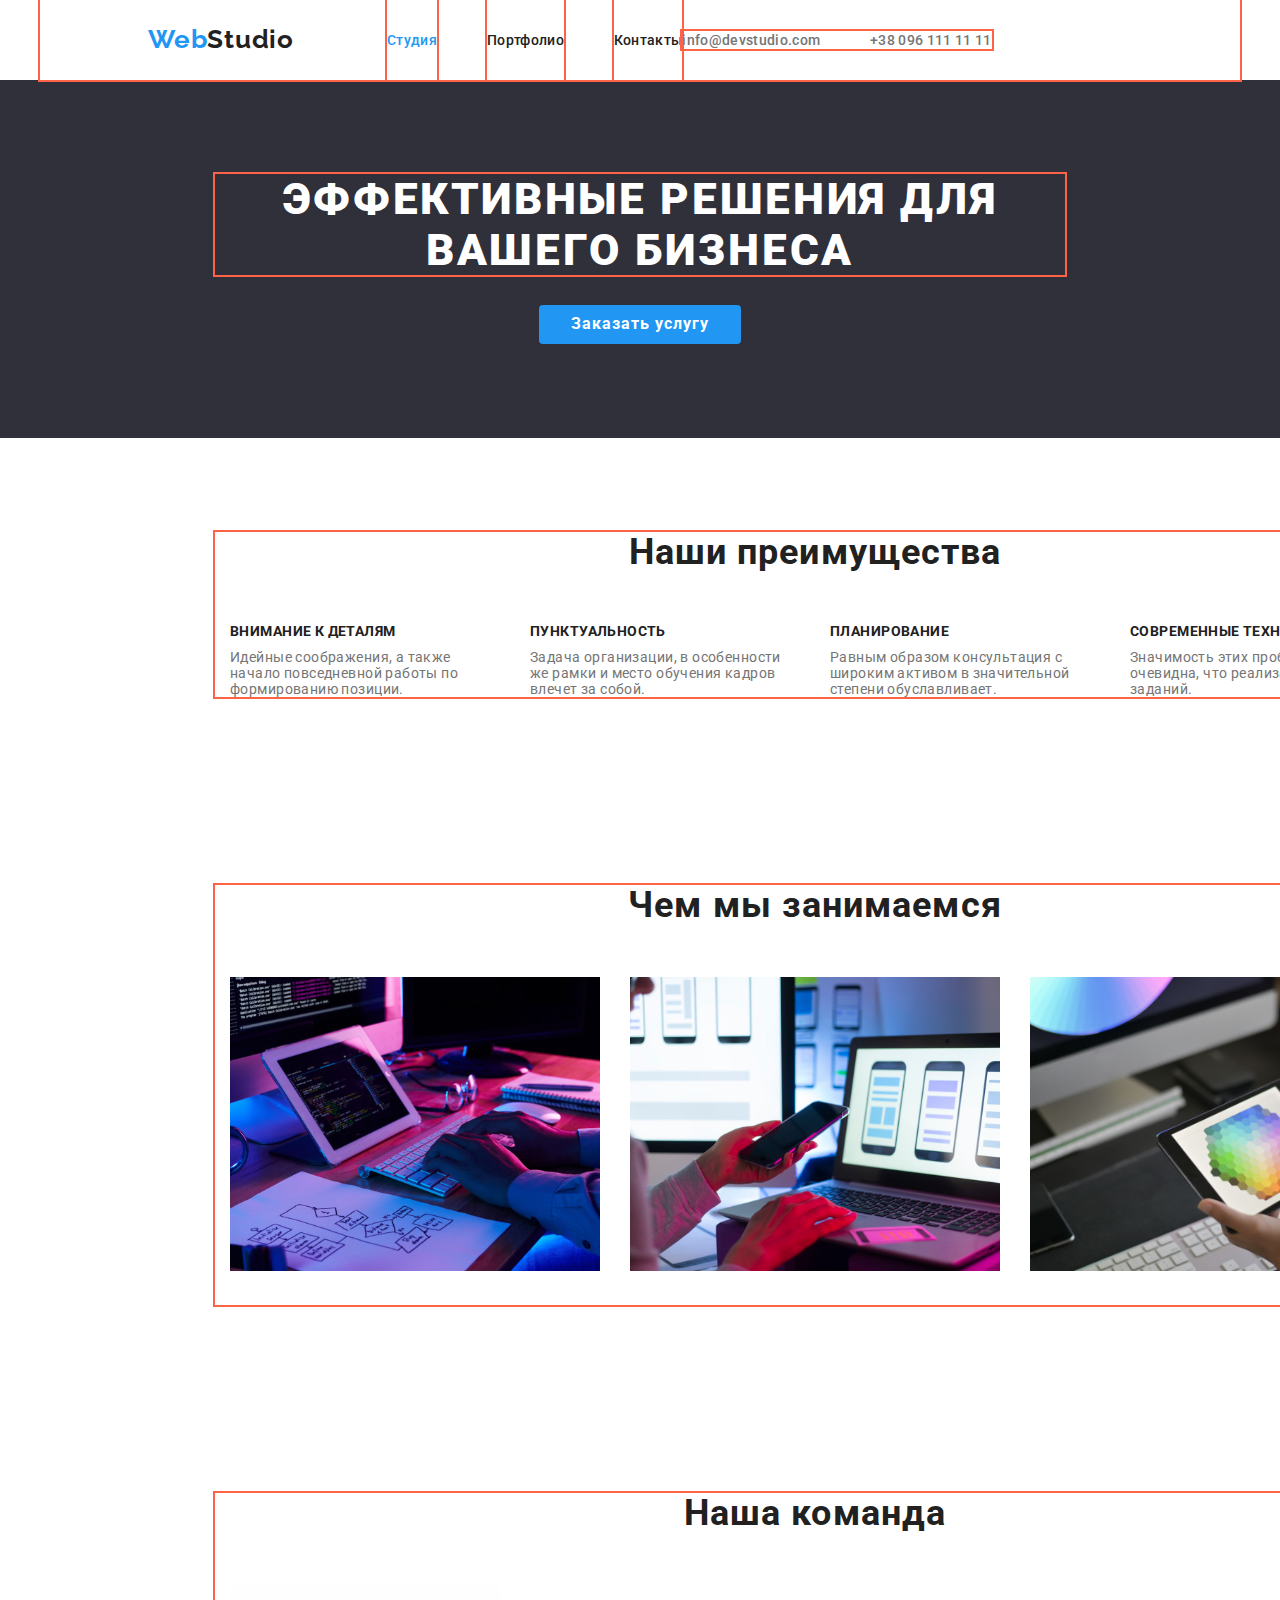
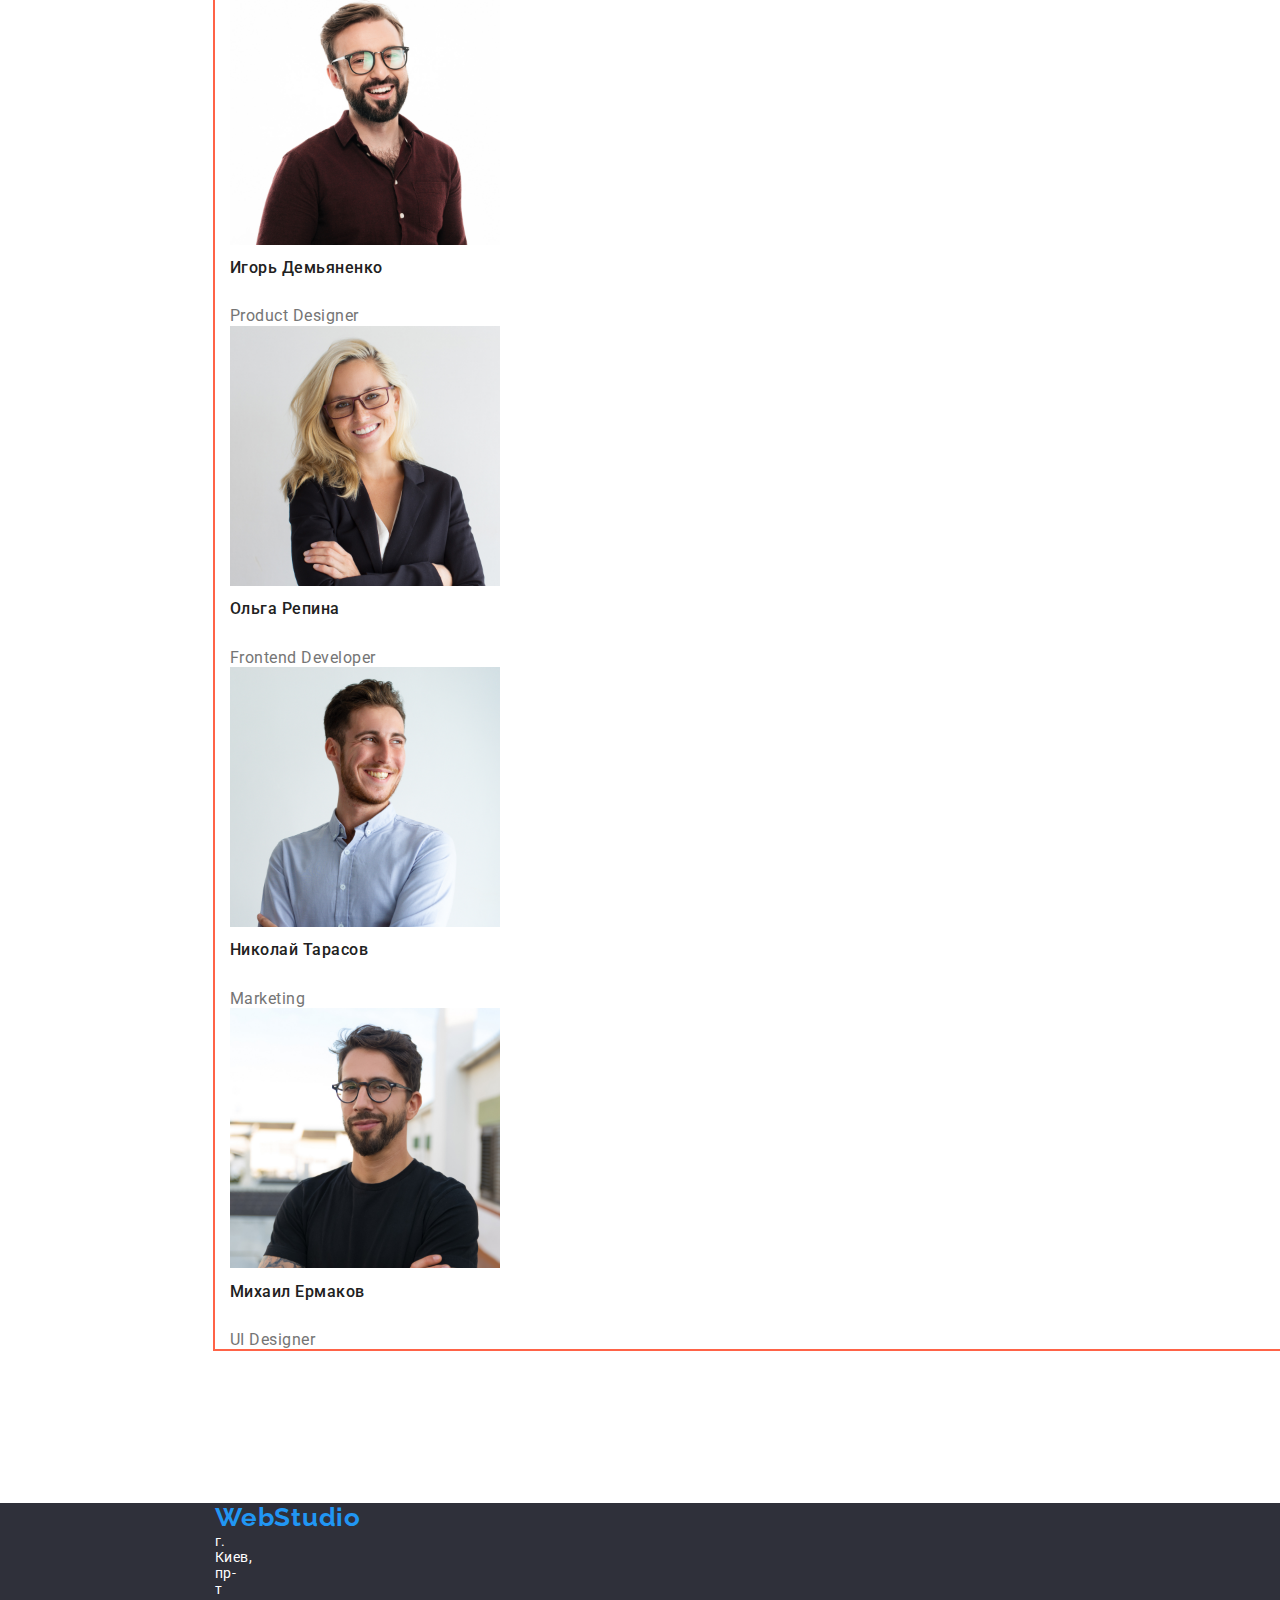
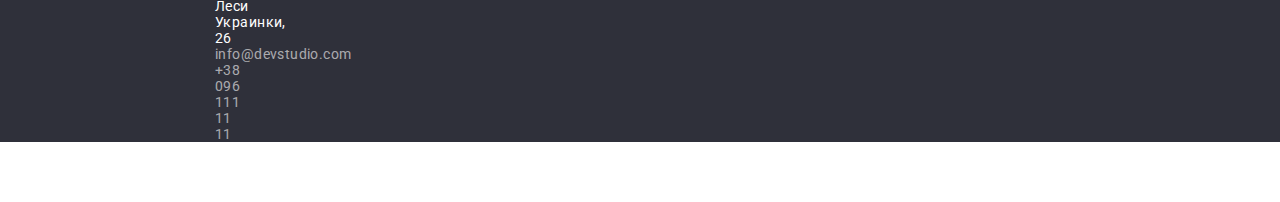
==== commit 6905e637: "added flex occupation block" ====
--- a/index.html
+++ b/index.html
@@ -94,22 +94,22 @@
           </ul>
         </div>
       </section>
-      <!--our occupation-->
+      <!-- ================= our occupation section ========================-->
       <section class="selection">
         <div class="container">
           <h2 class="selection-title">Чем мы занимаемся</h2>
           <ul class="work-examples list">
-            <li>
+            <li class="work-item">
               <a href="">
                 <img src="./img/icon1.svg" alt="типы услуг" width="370" />
               </a>
             </li>
-            <li>
+            <li class="work-item">
               <a href="">
                 <img src="./img/icon2.svg" alt="типы услуг" width="370" />
               </a>
             </li>
-            <li>
+            <li class="work-item">
               <a href="">
                 <img src="./img/icon3.svg" alt="типы услуг" width="370" />
               </a>
@@ -117,17 +117,17 @@
           </ul>
         </div>
       </section>
-      <!--our team-->
+      <!-- ========================= our team section ==============================-->
       <section class="selection">
         <div class="container">
           <h2 class="selection-title">Наша команда</h2>
           <ul class="team list">
-            <li>
+            <li class="team-item">
               <img src="./img/photo1.jpg" alt="фото дизайнера" width="270" />
               <h3 class="name">Игорь Демьяненко</h3>
               <p lang="en" class="position">Product Designer</p>
             </li>
-            <li>
+            <li class="team-item">
               <img
                 src="./img/photo2.jpg"
                 alt="фото фронтэнд разработчика"
@@ -136,12 +136,12 @@
               <h3 class="name">Ольга Репина</h3>
               <p lang="en" class="position">Frontend Developer</p>
             </li>
-            <li>
+            <li class="team-item">
               <img src="./img/photo3.jpg" alt="фото маркетолога" width="270" />
               <h3 class="name">Николай Тарасов</h3>
               <p lang="en" class="position">Marketing</p>
             </li>
-            <li>
+            <li class="team-item">
               <img src="./img/photo4.jpg" alt="фото дизайнера" width="270" />
               <h3 class="name">Михаил Ермаков</h3>
               <p lang="en" class="position">UI Designer</p>
--- a/css/common.css
+++ b/css/common.css
@@ -86,8 +86,17 @@
 
 /* =============== main navigation ================== */
 
+.list {
+  list-style: none;
+
+  padding: 0px;
+  margin: 0px;
+}
+/* ниже list - перебить margin */
+
 .site-nav{
   display: flex;
+  margin-left: 93px;
 }
 
 .site-nav li{
@@ -98,8 +107,10 @@
   margin-right: 50px;
 } 
 
+
 .nav-flex {
   display: flex;
+  align-items: center;
   margin-left: 93px;
 }
 
@@ -116,13 +127,6 @@
   font-size: 14px;
   line-height: 1, 14;
   text-decoration: none;
-}
-
-.list {
-  list-style: none;
-
-  padding: 0px;
-  margin: 0px;
 }
 
 .site-nav .link:hover,
@@ -140,7 +144,10 @@
 .header-contacts{
   display: flex;
   outline: 2px solid tomato;
-}
+
+  margin-left: auto; 
+}
+/* почему не ровняет по левому краю??? */
 
 .header-contacts .item-contacts + .item-contacts{
   margin-left: 50px;
@@ -165,7 +172,7 @@
   background-color: var(--background-color);
 }
 
-.logo-footer-main, .logo-footer{
+.logo-footer-main {
   display: block;
   margin-top: 60px;
   margin-left: 215px;
--- a/css/styles.css
+++ b/css/styles.css
@@ -25,7 +25,7 @@
   line-height: 1, 36;
   letter-spacing: 0.06em;
   text-transform: uppercase;
-  
+
   outline: 2px solid tomato;
 }
 
@@ -53,6 +53,8 @@
 /* ================== end button ==========================*/
 
 /* ================== section block =======================*/
+
+/* заголовки секций */
 
 .selection .selection-title {
   margin-top: 0px;
@@ -91,7 +93,7 @@
   font-weight: 500;
   font-size: 16px;
   line-height: 1, 19;
-  text-align: center;
+  /* text-align: center; */
   letter-spacing: 0.03em;
 }
 
@@ -100,10 +102,30 @@
   margin-bottom: 0px;
   font-size: 16px;
   line-height: 1, 19;
-  text-align: center;
+  /* text-align: center; */
   letter-spacing: 0.03em;
 }
 
+.container {
+  width: 1200px;
+  padding-right: 15px;
+  padding-left: 15px;
+  margin-left: auto;
+  margin-right: auto;
+}
+
+.work-examples{
+  display: flex;
+}
+
+.work-item{
+  margin-right: 30px;
+  margin-bottom: 30px;
+}
+
+.work-item:nth-child(3n) {
+  margin-right: 0;
+}
 /* ================== end section block =======================*/
 
 /* ====================== advantages ==========================*/
@@ -114,7 +136,6 @@
 
 .advantages-list .item {
   width: 270px;
-  background-color: tomato;
 }
 
 .advantages-list .item:not(:last-child) {
@@ -124,4 +145,20 @@
   color: var(--title-text-color);
 }
 
-/* ====================== end advantages ==========================*/+/* ====================== end advantages ==========================*/
+
+/* ========================= our team section ==============================*/
+
+.team{
+  display: flex;
+  outline: 2px solid tomato;
+  background-color: teal;
+}
+
+.team-item{
+  width: 370px;
+  outline: 2px solid tomato;
+
+  margin-right: 30px;
+  margin-bottom: 30px;
+}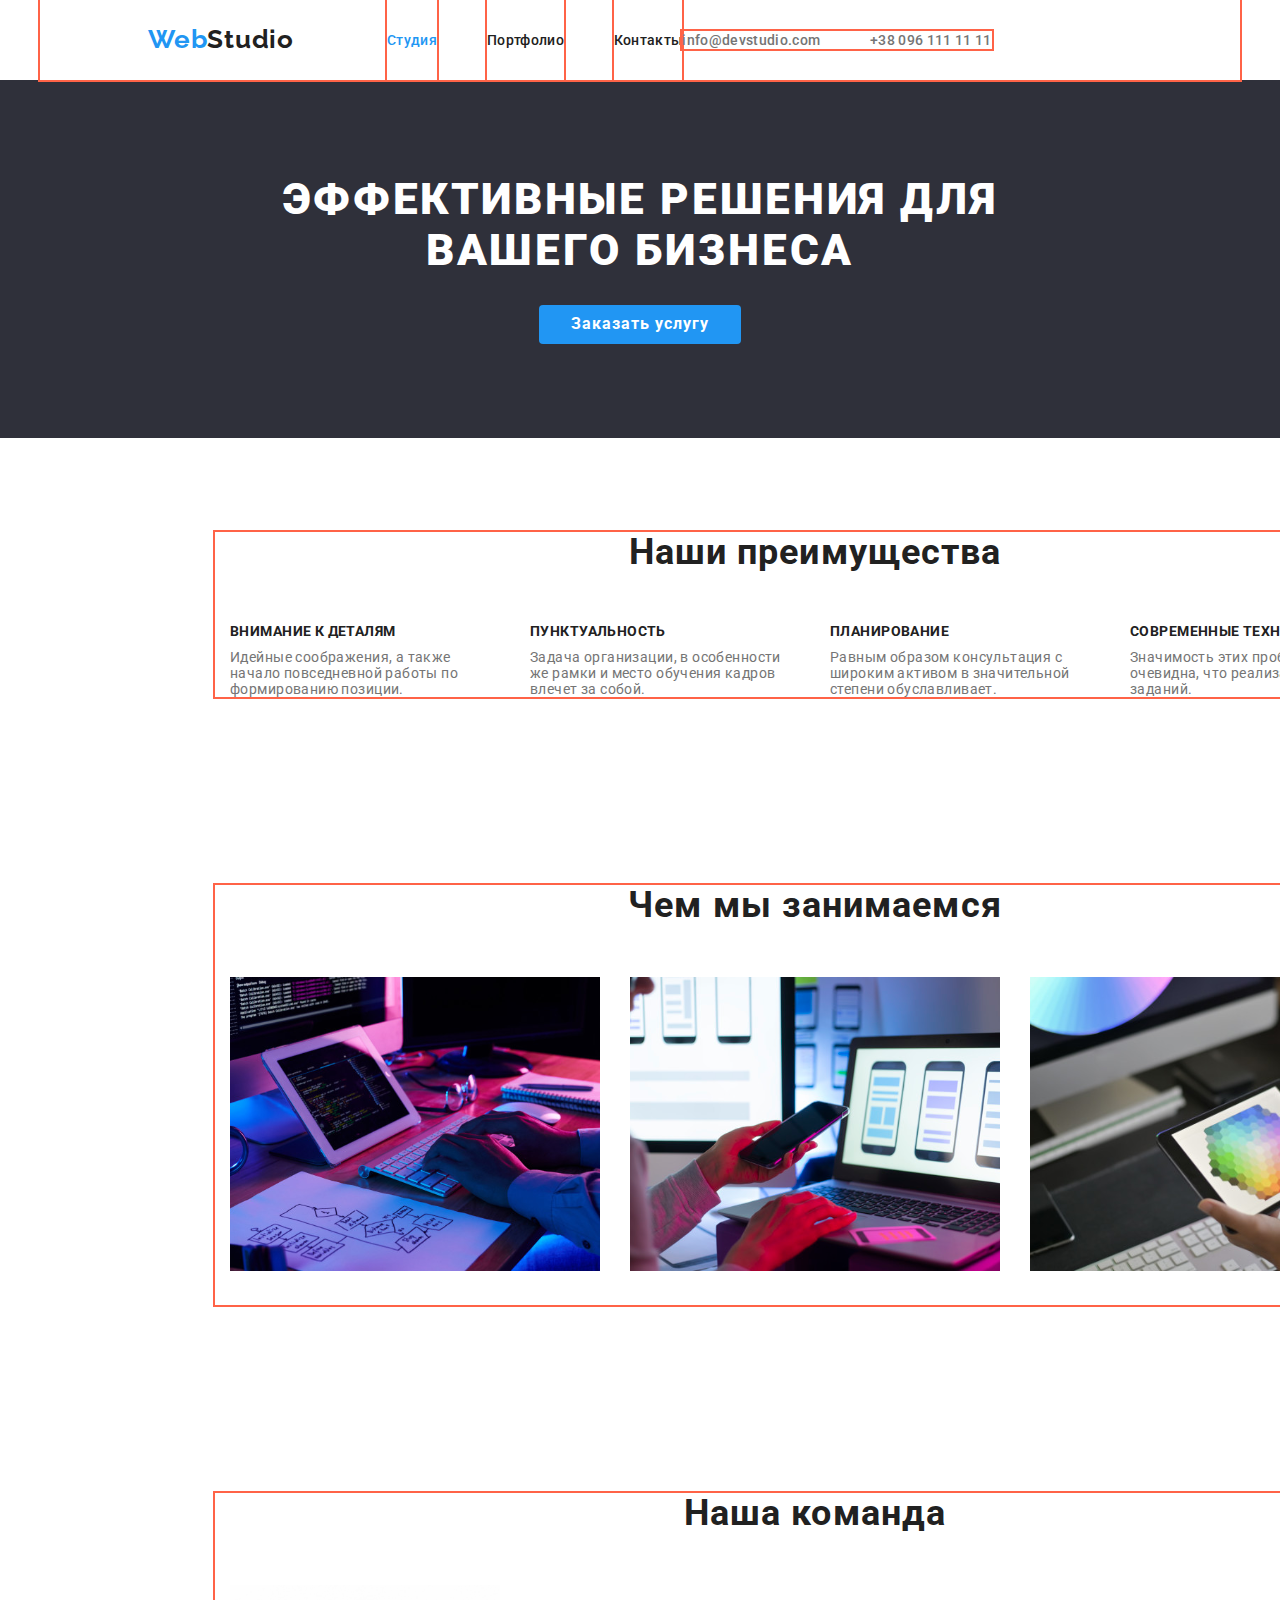
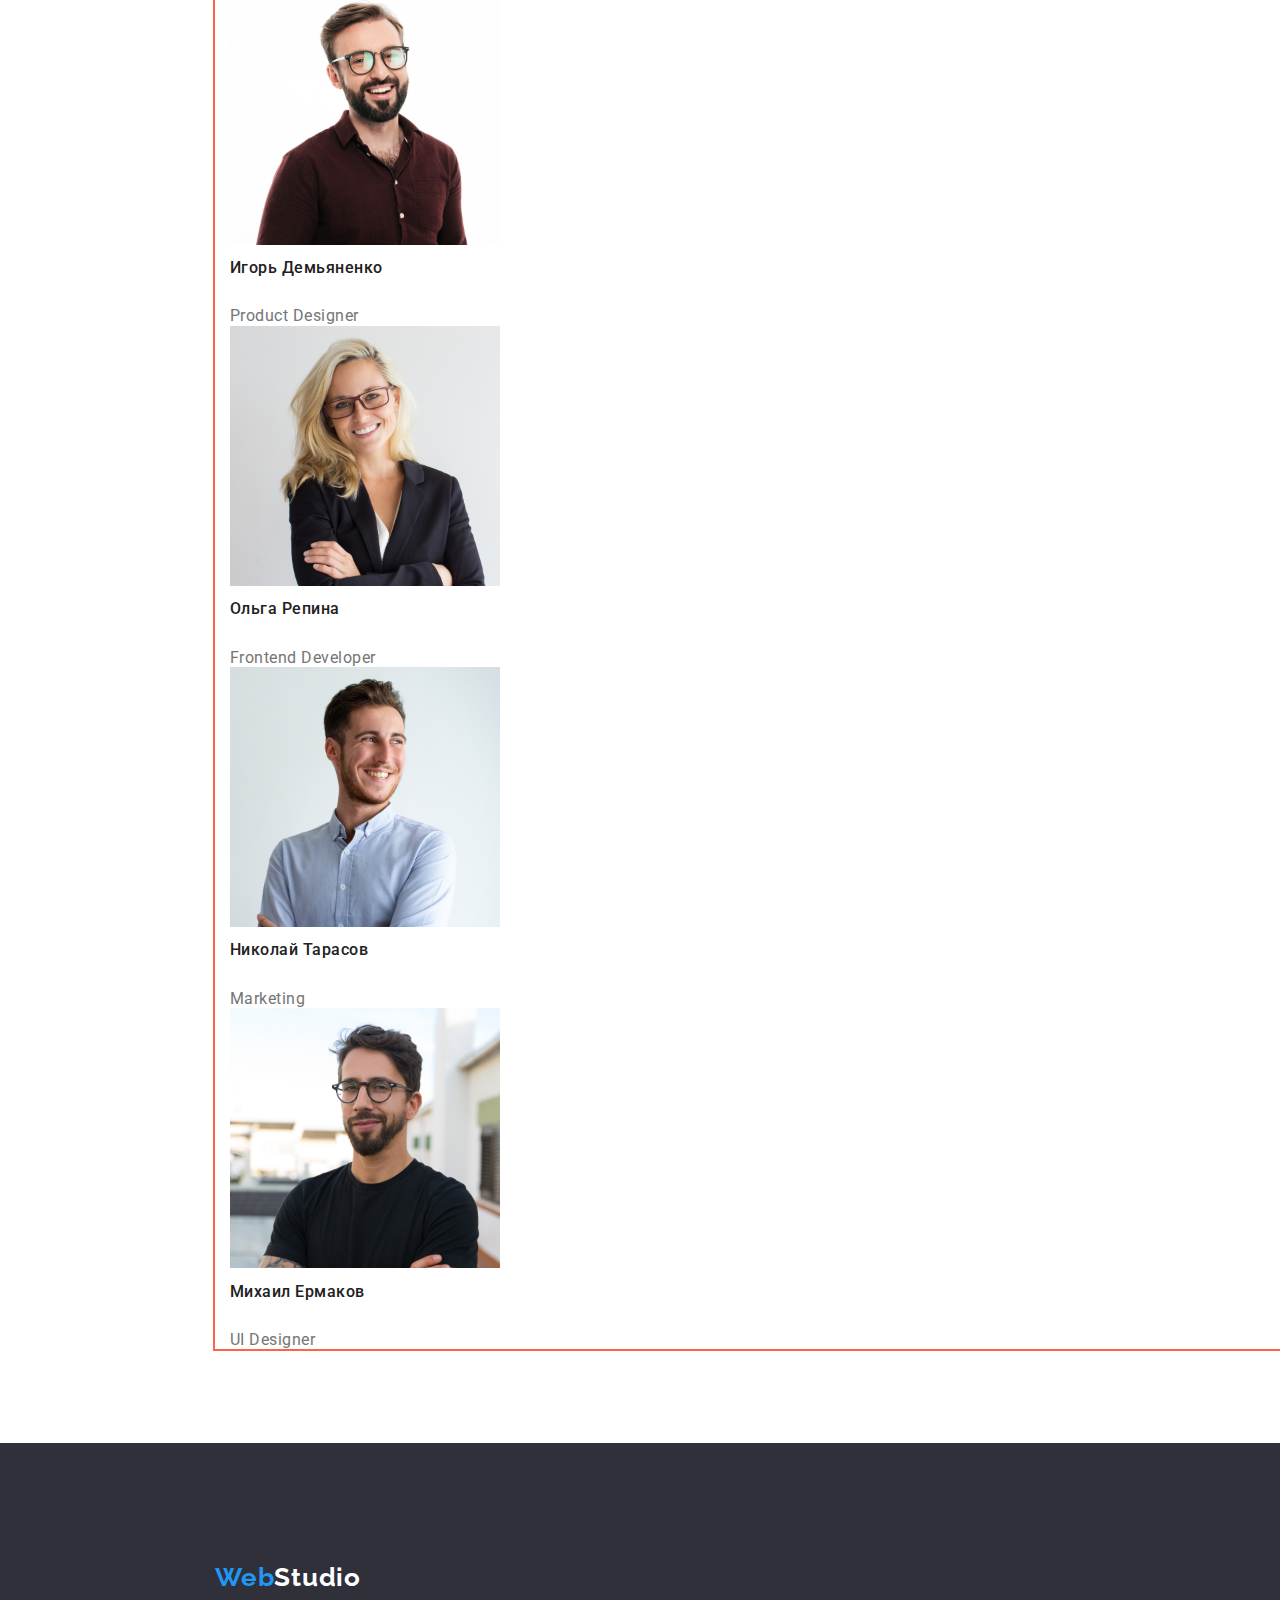
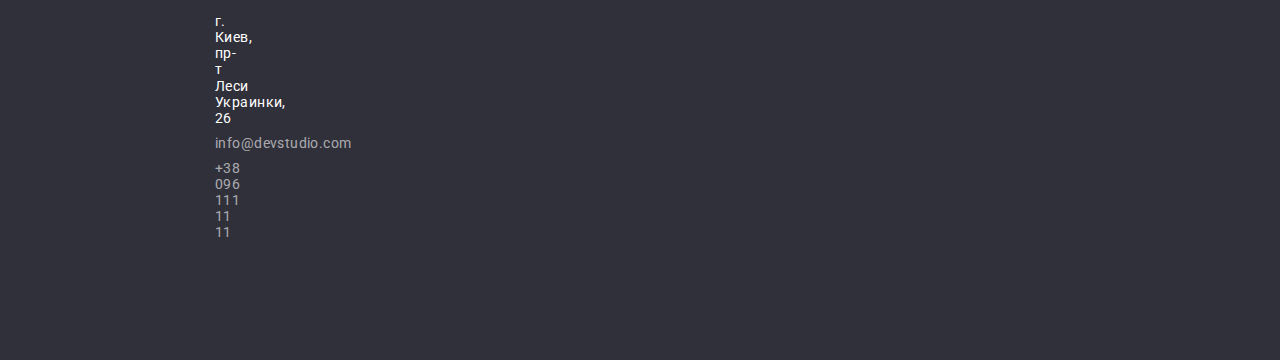
==== commit c4f99e9a: "added footer design" ====
--- a/index.html
+++ b/index.html
@@ -18,7 +18,7 @@
     <link rel="stylesheet" href="./css/styles.css" />
   </head>
   <body class="body">
-    <!-- ====================== header  ===========================-->
+    <!-- ====================== header block ===========================-->
     <header class="page-header">
       <div class="container header-flex">
         <nav class="nav-flex">
--- a/css/common.css
+++ b/css/common.css
@@ -168,15 +168,29 @@
 /* ================= footer ====================== */
 
 
-.footer {
+.footer {  
+  padding-top: 60px;
+  padding-bottom: 60px;
+
   background-color: var(--background-color);
-}
+
+}
+
+/* logo footer */
 
 .logo-footer-main {
   display: block;
   margin-top: 60px;
   margin-left: 215px;
 } 
+
+.logo-footer{
+  color: var(--secondary-color);
+}
+
+.logo-footer:hover{
+  color: var(--acsent-color)
+}
 
 .address-container{
   margin-left: 215px;
@@ -188,6 +202,8 @@
 .address {
   display: block;
 
+  margin-top: 20px;
+
   color: var(--secondary-color);
   font-size: 14px;
   font-style: normal;
@@ -199,6 +215,8 @@
 .contacts {
   display: block;
 
+  margin-top: 9px;
+
   color: var(--footer-contacts-color);
   font-size: 14px;
   font-style: normal;
@@ -207,4 +225,5 @@
   text-decoration: none;
 }
 
+
 /* ================= end footer ====================== */
--- a/css/styles.css
+++ b/css/styles.css
@@ -1,10 +1,20 @@
-/* =============== ============================== */
+/* ======================= General characteristics ============================== */
   
   .selection {
   padding: 94px 215px;
 }
 
-/* ==================== end ===================== */
+.container {
+  width: 1200px;
+  padding-right: 15px;
+  padding-left: 15px;
+  margin-left: auto;
+  margin-right: auto;
+}
+
+/* ==================== end general characteristics ===================== */
+
+
 
 /* ================ hero block ====================*/
 
@@ -25,11 +35,7 @@
   line-height: 1, 36;
   letter-spacing: 0.06em;
   text-transform: uppercase;
-
-  outline: 2px solid tomato;
 }
-
-/* ================ end hero block ====================*/
 
 /* ================== button ==========================*/
 .hero-button {
@@ -51,6 +57,10 @@
 }
 
 /* ================== end button ==========================*/
+
+/* ================ end hero block ====================*/
+
+
 
 /* ================== section block =======================*/
 
@@ -106,13 +116,11 @@
   letter-spacing: 0.03em;
 }
 
-.container {
-  width: 1200px;
-  padding-right: 15px;
-  padding-left: 15px;
-  margin-left: auto;
-  margin-right: auto;
-}
+/* ================== end section block =======================*/
+
+
+
+/* ================= our occupation section ======================== */
 
 .work-examples{
   display: flex;
@@ -126,9 +134,12 @@
 .work-item:nth-child(3n) {
   margin-right: 0;
 }
-/* ================== end section block =======================*/
 
-/* ====================== advantages ==========================*/
+/* ================= end our occupation section ======================== */
+
+
+
+/* ====================== advantages  block==========================*/
 
 .advantages-list {
   display: flex;
@@ -147,6 +158,8 @@
 
 /* ====================== end advantages ==========================*/
 
+
+
 /* ========================= our team section ==============================*/
 
 .team{
@@ -161,4 +174,9 @@
 
   margin-right: 30px;
   margin-bottom: 30px;
-}+  background: #FFFFFF;
+  box-shadow: 0px 1px 3px rgba(0, 0, 0, 0.12), 0px 1px 1px rgba(0, 0, 0, 0.14), 0px 2px 1px rgba(0, 0, 0, 0.2);
+  border-radius: 0px 0px 4px 4px;
+  }
+
+  /* ========================= end our team section ==============================*/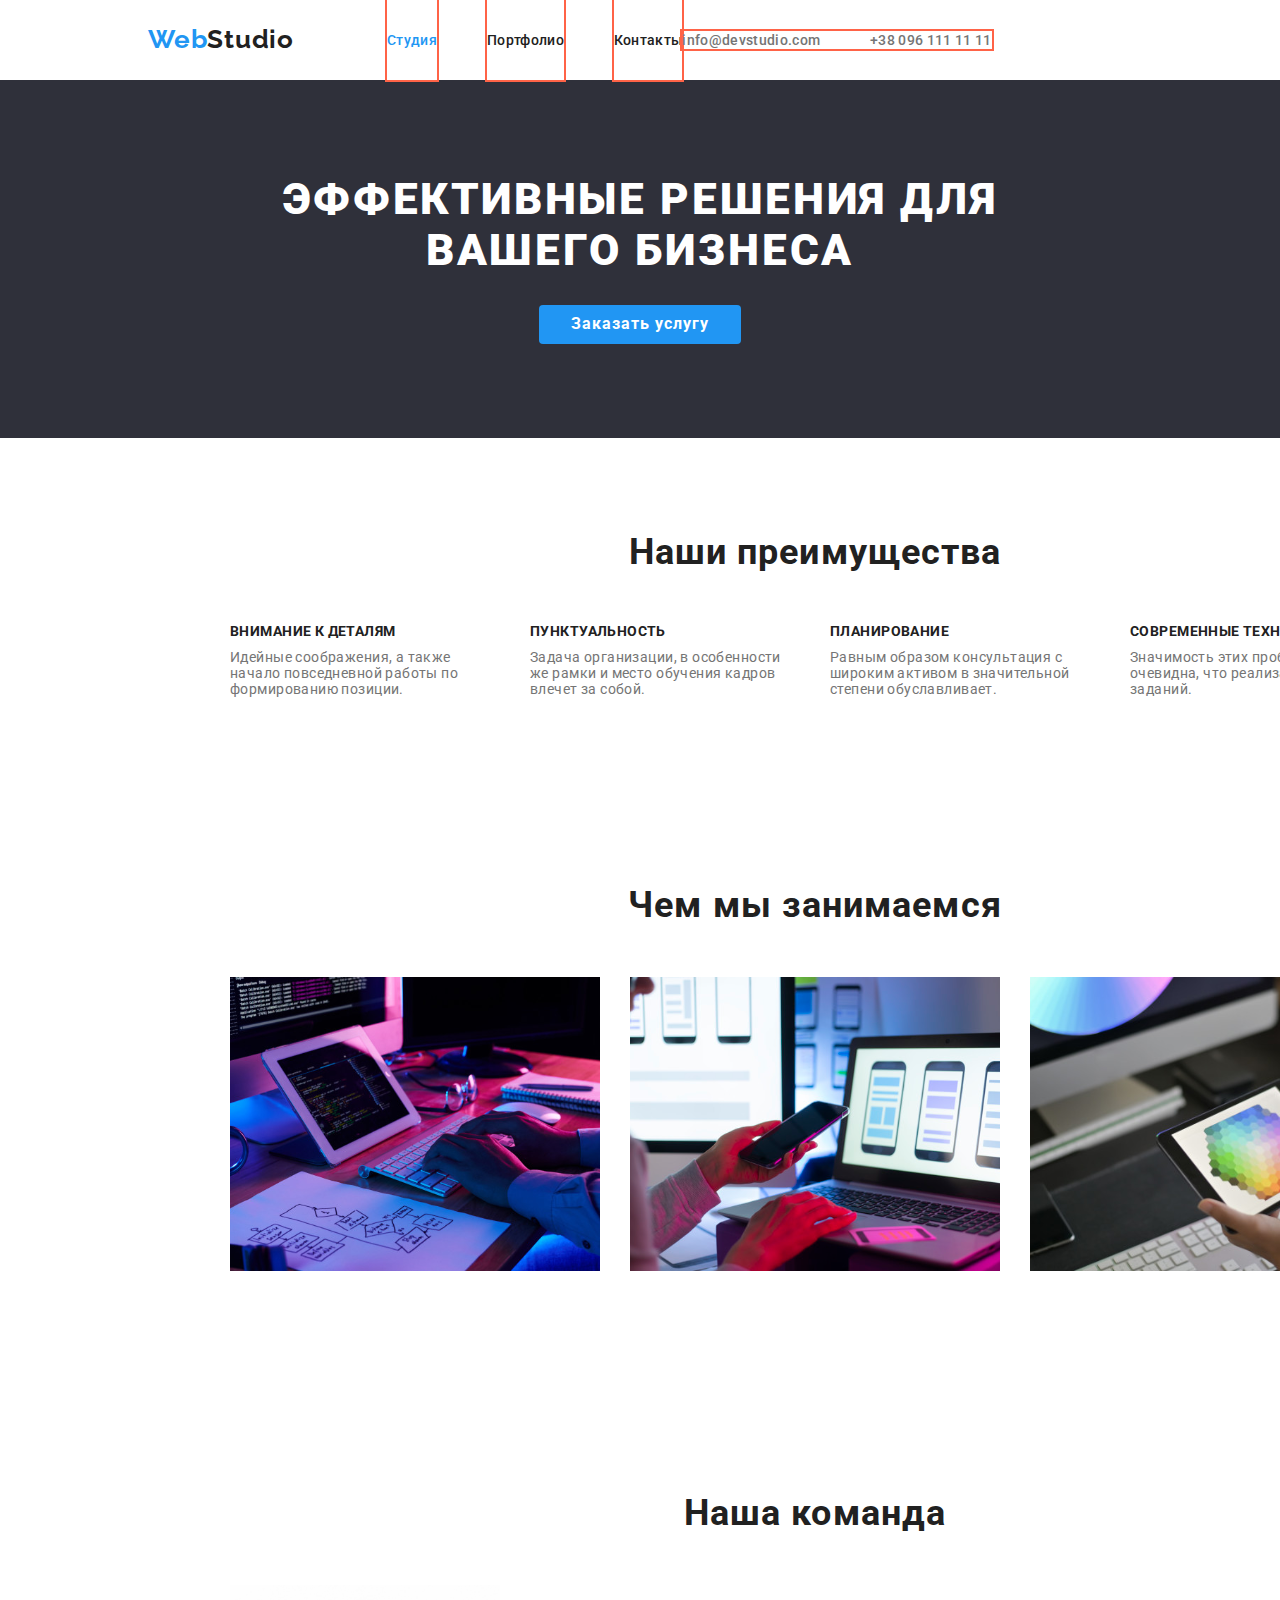
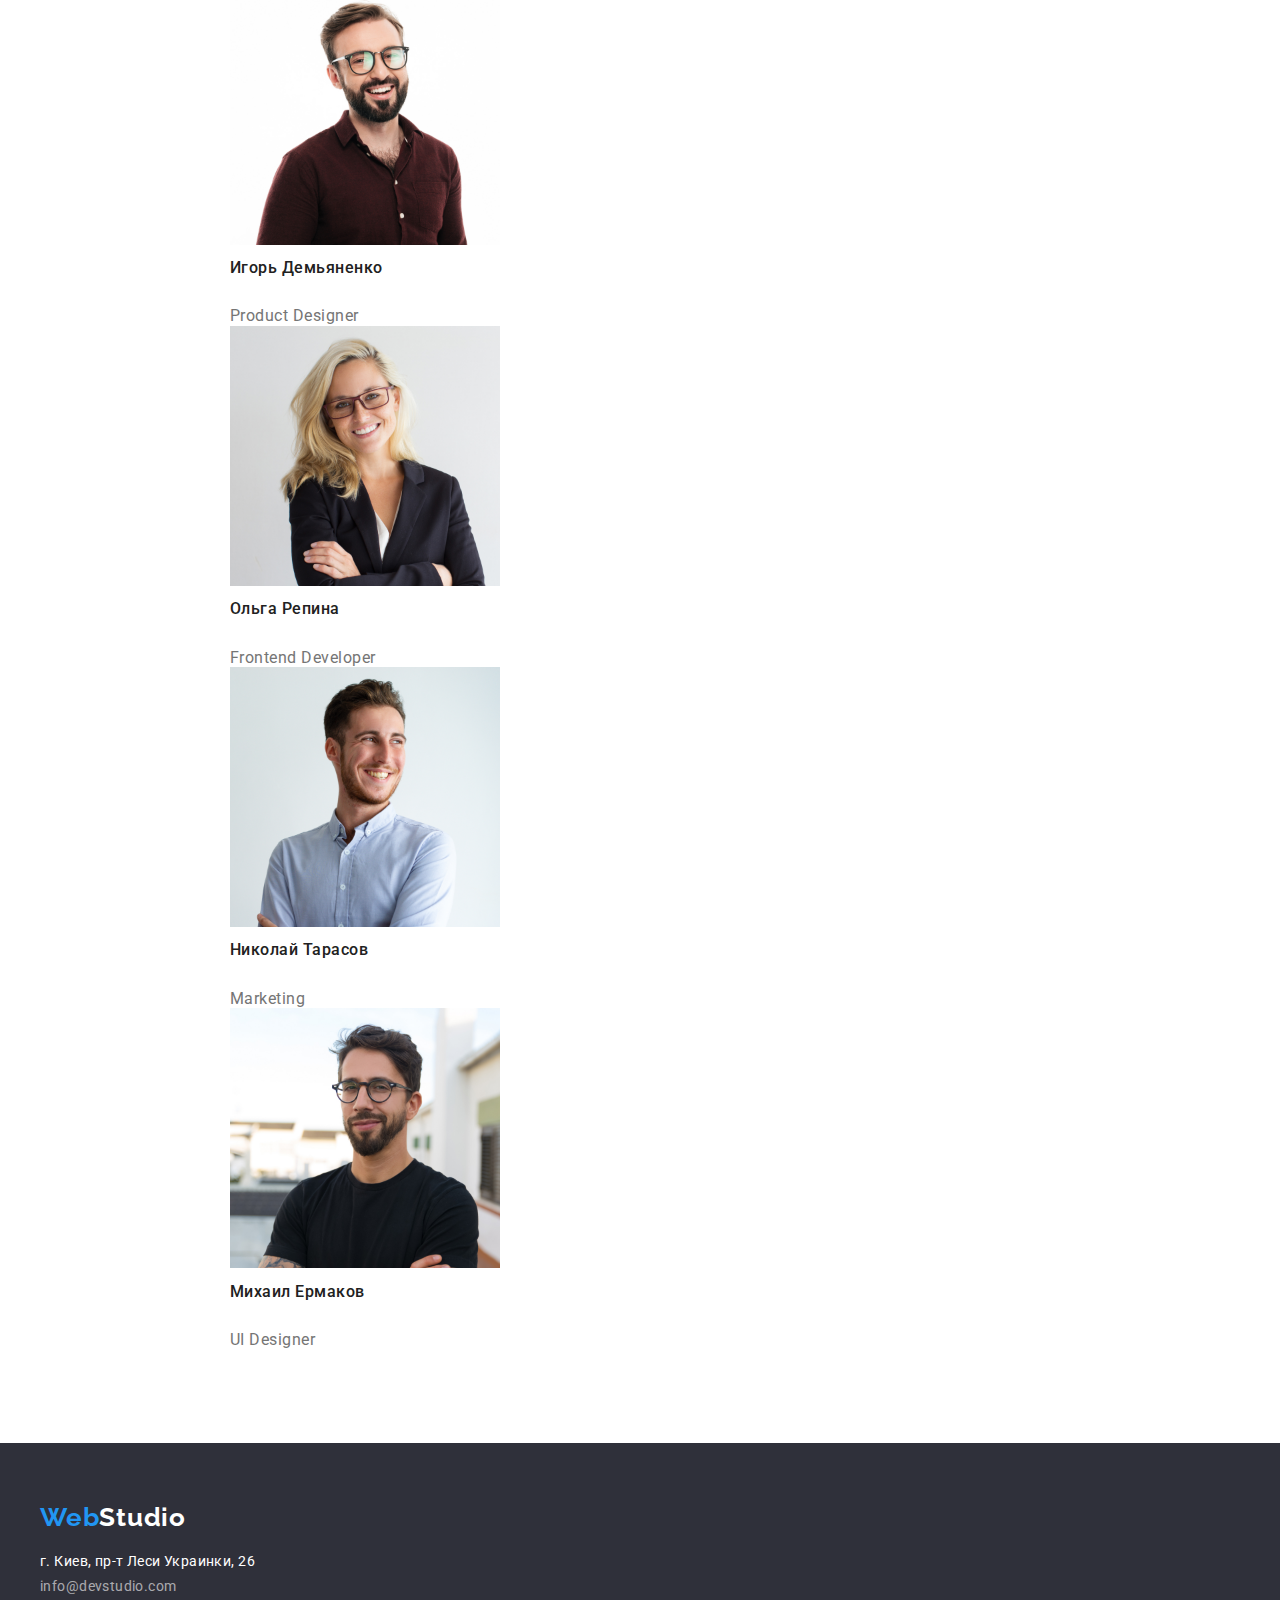
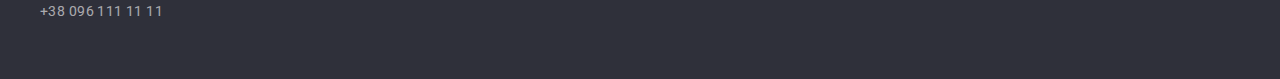
==== commit ebab2c15: "fix footer" ====
--- a/index.html
+++ b/index.html
@@ -154,25 +154,27 @@
     <!--============================= FOOTER ===================================-->
 
     <footer class="footer">
-      <div class="logo-container">
-        <a href="./index.html" lang="en" class="logo-footer-main"
-          >Web<span lang="en" class="logo-footer">Studio</span></a
-        >
+      <div class="footer-container">
+        <div class="logo-container">
+          <a href="./index.html" lang="en" class="logo-footer-main"
+            >Web<span lang="en" class="logo-footer">Studio</span></a
+          >
+        </div>
+        <address class="footer-contacts">
+          <div class="address-container">
+            <a
+              href="https://goo.gl/maps/YXzGvb41cgW7P6Zv5"
+              target="_blank"
+              class="location"
+              >г. Киев, пр-т Леси Украинки, 26</a
+            >
+            <a href="mailto:info@devstudio.com" class="contacts"
+              >info@devstudio.com</a
+            >
+            <a href="tel:380961111111" class="contacts">+38 096 111 11 11</a>
+          </div>
+        </address>
       </div>
-      <address>
-        <div class="address-container">
-          <a
-            href="https://goo.gl/maps/YXzGvb41cgW7P6Zv5"
-            target="_blank"
-            class="address"
-            >г. Киев, пр-т Леси Украинки, 26</a
-          >
-          <a href="mailto:info@devstudio.com" class="contacts"
-            >info@devstudio.com</a
-          >
-          <a href="tel:380961111111" class="contacts">+38 096 111 11 11</a>
-        </div>
-      </address>
     </footer>
   </body>
 </html>
--- a/css/common.css
+++ b/css/common.css
@@ -38,13 +38,12 @@
 
 .container {
   width: 1200px;
+  margin-right: auto;
+  margin-left: auto;
   padding-right: 15px;
   padding-left: 15px
-  margin-left: auto;
-  margin-right: auto;
-
-  outline: 2px solid tomato;
-  
+
+  /* outline: 2px solid tomato; */
 }
 
 .page-header {
@@ -165,7 +164,7 @@
 
 /* =========== end heared container ============ */
 
-/* ================= footer ====================== */
+/* ================= FOOTER ====================== */
 
 
 .footer {  
@@ -176,12 +175,22 @@
 
 }
 
+.footer-container{
+  width: 1200px;
+  padding-right: 15px;
+  padding-left: 15px    
+
+  outline: 2px solid tomato;
+
+  margin-left: auto;
+  margin-right: auto;
+  
+}   
+
 /* logo footer */
 
 .logo-footer-main {
   display: block;
-  margin-top: 60px;
-  margin-left: 215px;
 } 
 
 .logo-footer{
@@ -193,14 +202,12 @@
 }
 
 .address-container{
-  margin-left: 215px;
-  margin-right: 1154px;
-  margin-bottom: 60px;
-  
-}
-
-.address {
-  display: block;
+  display: flex; 
+  flex-direction: column;   
+}
+
+
+.location {
 
   margin-top: 20px;
 
@@ -213,7 +220,6 @@
 }
 
 .contacts {
-  display: block;
 
   margin-top: 9px;
 
@@ -226,4 +232,6 @@
 }
 
 
-/* ================= end footer ====================== */
+
+
+/* ================= END FOOTER ====================== */
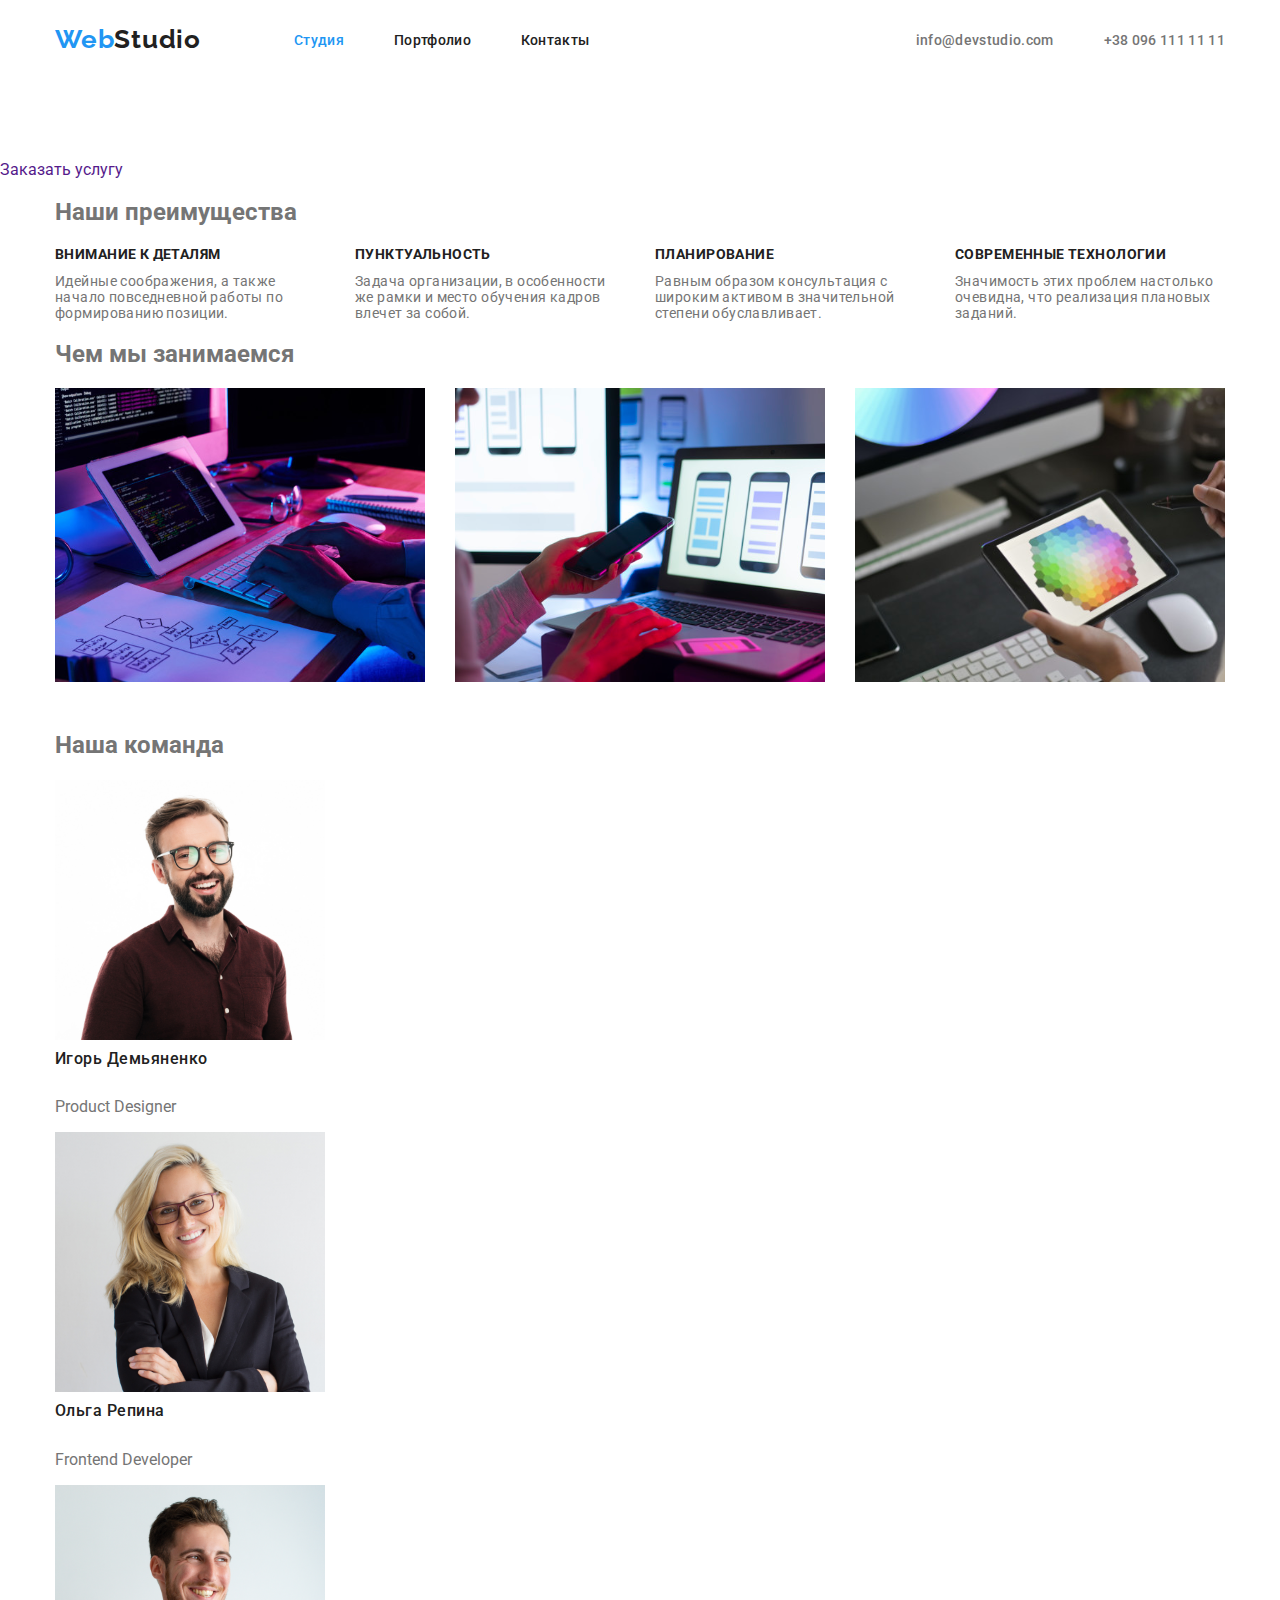
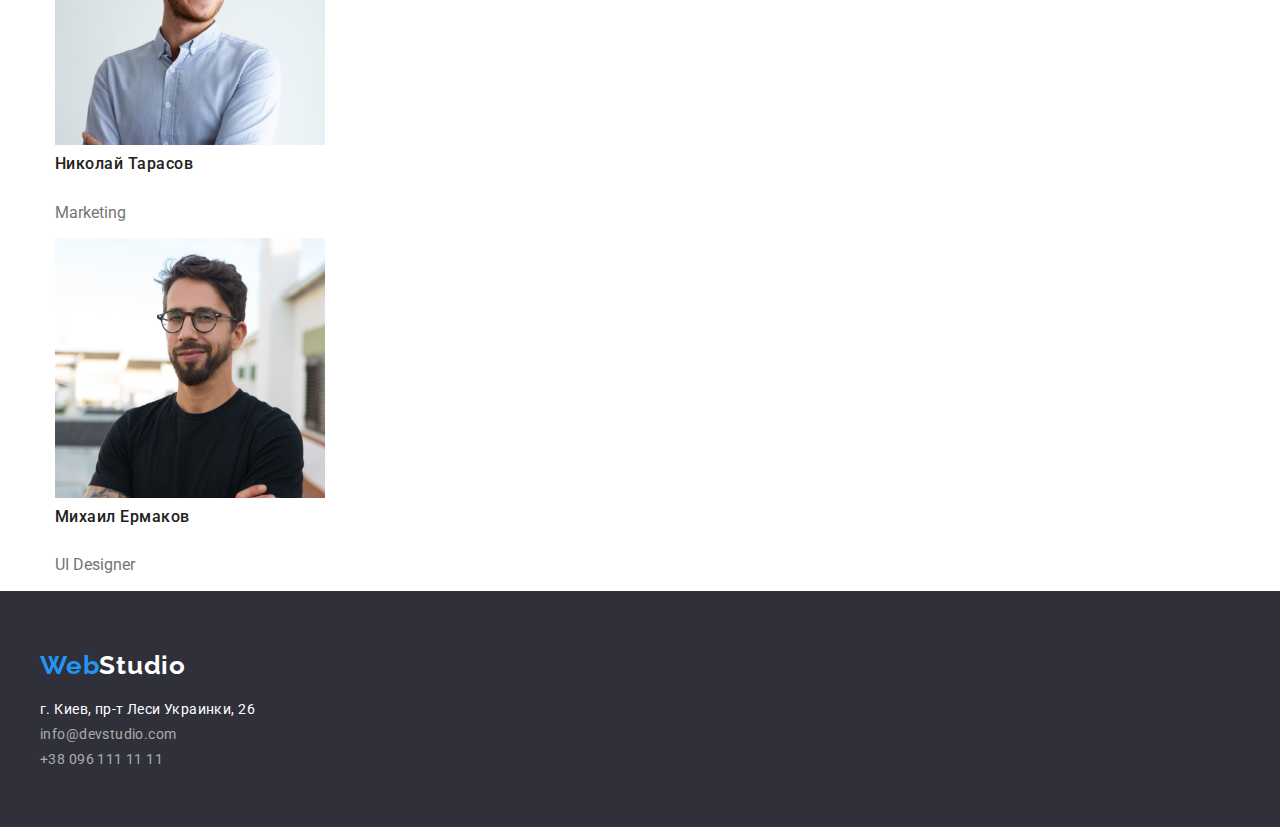
==== commit bb1e19a9: "added footer designstatus" ====
--- a/index.html
+++ b/index.html
@@ -51,14 +51,14 @@
     </header>
     <main>
       <!-- ========================= hero ===============================-->
-      <section class="hero section">
+      <section class="hero-section">
         <h1 class="hero-title">Эффективные решения для вашего бизнеса</h1>
         <a href="" class="hero-button"
           ><span class="button-text">Заказать услугу</span></a
         >
       </section>
-      <!--our servises-->
-      <section class="selection">
+      <!--========================= our servises advantages =========================-->
+      <section class="advanteges-section">
         <div class="container">
           <!--скрыть в css-->
           <h2 class="selection-title">Наши преимущества</h2>
@@ -95,7 +95,7 @@
         </div>
       </section>
       <!-- ================= our occupation section ========================-->
-      <section class="selection">
+      <section class="occupation-section">
         <div class="container">
           <h2 class="selection-title">Чем мы занимаемся</h2>
           <ul class="work-examples list">
@@ -118,7 +118,7 @@
         </div>
       </section>
       <!-- ========================= our team section ==============================-->
-      <section class="selection">
+      <section class="team-section">
         <div class="container">
           <h2 class="selection-title">Наша команда</h2>
           <ul class="team list">
--- a/css/common.css
+++ b/css/common.css
@@ -27,6 +27,13 @@
   box-sizing: inherit;
 }
 
+/* сбрасываем отступы строчных img */
+img{
+  display: block;
+  max-width: 100%;
+  height: auto;
+}
+
 .body {
   background-color: var(--secondary-color);
   color: var(--primery-text-color);
@@ -34,7 +41,7 @@
 }
 
 
-/* ===================== heared container ==================== */
+/* ===================== HEADER container ==================== */
 
 .container {
   width: 1200px;
@@ -99,7 +106,7 @@
 }
 
 .site-nav li{
-  outline: 2px solid tomato;
+  /* outline: 2px solid tomato; */
 }
 
 .site-nav .item:not(:last-child) {
@@ -110,7 +117,7 @@
 .nav-flex {
   display: flex;
   align-items: center;
-  margin-left: 93px;
+  /* margin-left: 93px; */
 }
 
 .site-nav .link {
@@ -142,9 +149,11 @@
 
 .header-contacts{
   display: flex;
-  outline: 2px solid tomato;
-
-  margin-left: auto; 
+  /* outline: 2px solid tomato; */
+}
+
+.address-flex{
+  margin-left: auto;
 }
 /* почему не ровняет по левому краю??? */
 
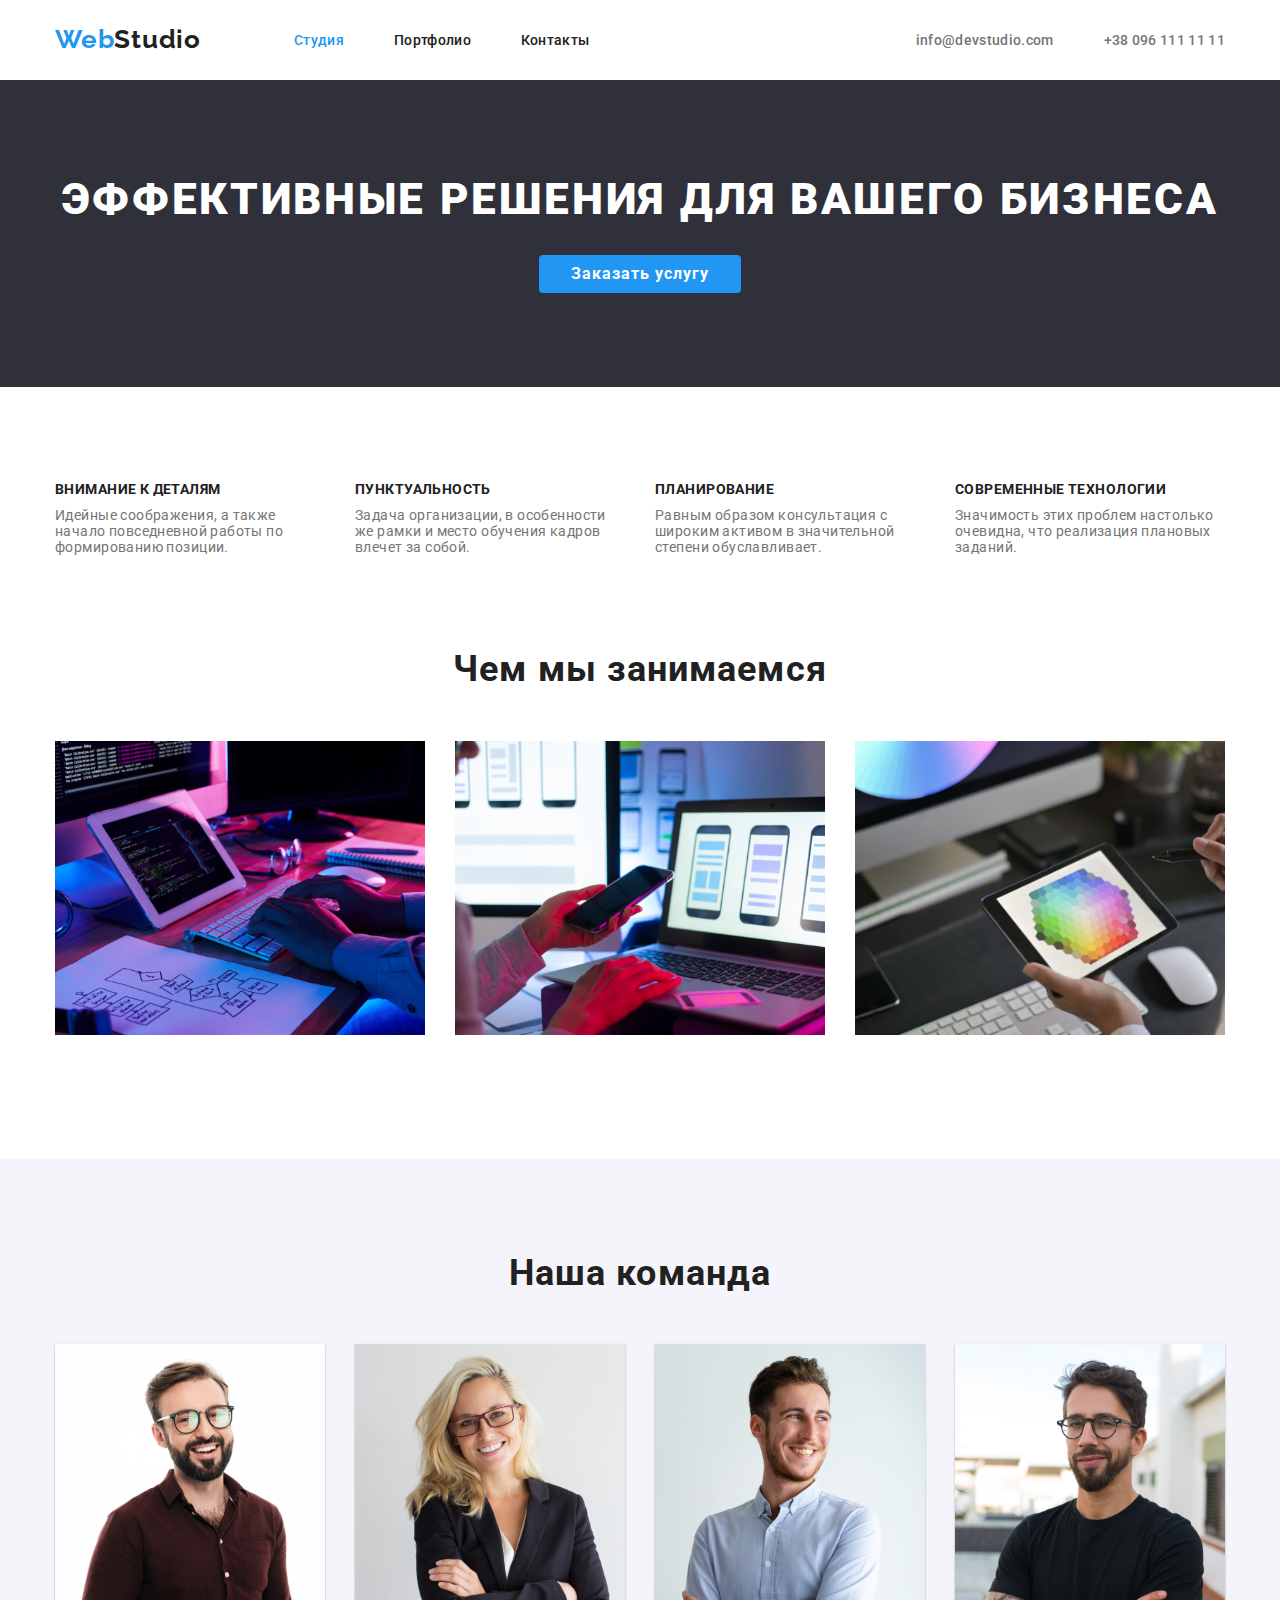
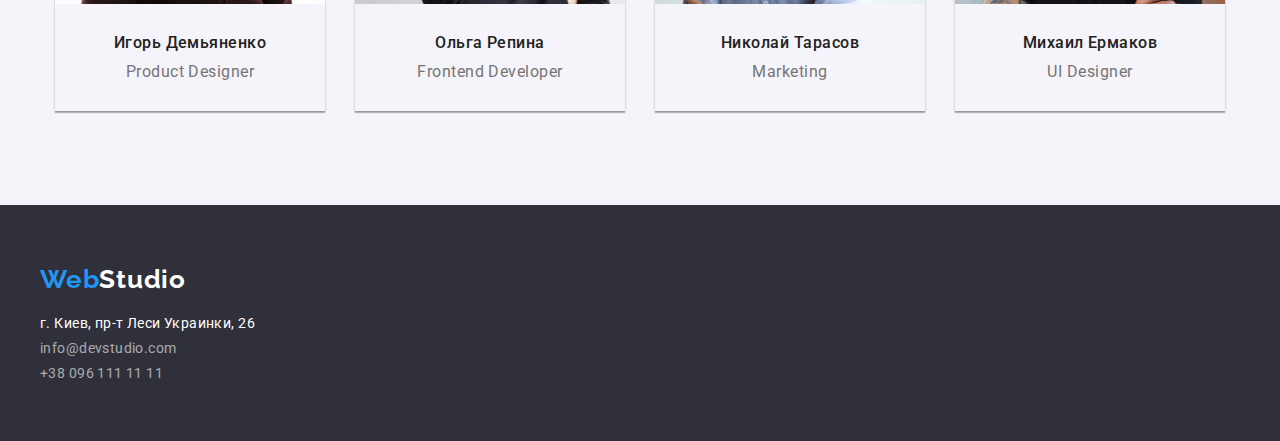
==== commit 9efddc3e: "added visually-hidden" ====
--- a/index.html
+++ b/index.html
@@ -61,7 +61,7 @@
       <section class="advanteges-section">
         <div class="container">
           <!--скрыть в css-->
-          <h2 class="selection-title">Наши преимущества</h2>
+          <h2 class="selection-title visually-hidden">Наши преимущества</h2>
           <ul class="advantages-list list">
             <li class="item">
               <h3 class="title">Внимание к деталям</h3>
@@ -124,8 +124,10 @@
           <ul class="team list">
             <li class="team-item">
               <img src="./img/photo1.jpg" alt="фото дизайнера" width="270" />
-              <h3 class="name">Игорь Демьяненко</h3>
-              <p lang="en" class="position">Product Designer</p>
+              <div class="box-content">
+                <h3 class="name">Игорь Демьяненко</h3>
+                <p lang="en" class="position">Product Designer</p>
+              </div>
             </li>
             <li class="team-item">
               <img
@@ -133,18 +135,24 @@
                 alt="фото фронтэнд разработчика"
                 width="270"
               />
-              <h3 class="name">Ольга Репина</h3>
-              <p lang="en" class="position">Frontend Developer</p>
+              <div class="box-content">
+                <h3 class="name">Ольга Репина</h3>
+                <p lang="en" class="position">Frontend Developer</p>
+              </div>
             </li>
             <li class="team-item">
               <img src="./img/photo3.jpg" alt="фото маркетолога" width="270" />
-              <h3 class="name">Николай Тарасов</h3>
-              <p lang="en" class="position">Marketing</p>
+              <div class="box-content">
+                <h3 class="name">Николай Тарасов</h3>
+                <p lang="en" class="position">Marketing</p>
+              </div>
             </li>
             <li class="team-item">
               <img src="./img/photo4.jpg" alt="фото дизайнера" width="270" />
-              <h3 class="name">Михаил Ермаков</h3>
-              <p lang="en" class="position">UI Designer</p>
+              <div class="box-content">
+                <h3 class="name">Михаил Ермаков</h3>
+                <p lang="en" class="position">UI Designer</p>
+              </div>
             </li>
           </ul>
         </div>
--- a/css/common.css
+++ b/css/common.css
@@ -14,6 +14,7 @@
   --background-color: #2f303a;
   --button-background: #f5f4fa;
   --border-color: #EEEEEE;
+  --border-color-secondary: #ECECEC;
 }
 
 /* Тип блочной модели элементов */
@@ -38,6 +39,19 @@
   background-color: var(--secondary-color);
   color: var(--primery-text-color);
   font-family: Roboto, sans-serif;
+}
+
+/* скрываем элементы */
+
+.visually-hidden{
+  position: absolute;
+  width: 1px;
+  height: 1px;
+  margin: -1px;
+  border: 0;
+  padding: 0;
+  clip: rect(0 0 0 0);
+  overflow: hidden;
 }
 
 
--- a/css/styles.css
+++ b/css/styles.css
@@ -1,7 +1,21 @@
-/* ======================= General characteristics ============================== */
-  
-  .selection {
-  padding: 94px 215px;
+/* ======================= GENERAL SECTIONS characteristics ============================== */
+
+.occupation-section,
+.team-section {
+  padding-bottom: 94px;
+}
+
+.advanteges-section,
+.team-section {
+  padding-top: 94px;
+}
+
+.advanteges-section {
+  padding-bottom: 47px;
+}
+
+.occupation-section {
+  padding-top: 47px;
 }
 
 .container {
@@ -14,12 +28,10 @@
 
 /* ==================== end general characteristics ===================== */
 
-
-
-/* ================ hero block ====================*/
-
-.hero {
-  padding: 94px 215px;
+/* ================ HERO SECTION ====================*/
+
+.hero-section {
+  padding: 94px 0;
   background-color: var(--background-color);
   text-align: center;
 }
@@ -42,7 +54,7 @@
   text-decoration: none;
 }
 
-.hero .button-text {
+.hero-section .button-text {
   display: inline-block;
   border-radius: 4px;
   padding: 10px 32px;
@@ -58,15 +70,13 @@
 
 /* ================== end button ==========================*/
 
-/* ================ end hero block ====================*/
-
-
-
-/* ================== section block =======================*/
+/* ================ end hero section ====================*/
+
+/* ================== SECTION block =======================*/
 
 /* заголовки секций */
 
-.selection .selection-title {
+.selection-title {
   margin-top: 0px;
   margin-bottom: 50px;
   color: var(--title-text-color);
@@ -96,87 +106,98 @@
   letter-spacing: 0.03em;
 }
 
+/* ================== end section block =======================*/
+
+/* ================= OUR OCCUPATION section ======================== */
+
+.work-examples {
+  display: flex;
+}
+
+.work-item {
+  /* width: 370px; */
+  width: calc((100% - 2 * 30px) / 3);
+  margin-right: 30px;
+  margin-bottom: 30px;
+}
+
+.work-item:nth-child(3n) {
+  margin-right: 0;
+}
+
+/* ================= end our occupation section ======================== */
+
+/* ====================== ADVANTEGES  block==========================*/
+
+.advantages-list {
+  display: flex;
+}
+
+.advantages-list .item {
+  width: calc((100% - 3 * 30px) / 4);
+  /* width: 270px; */
+}
+
+.advantages-list .item:not(:last-child) {
+  margin-right: 30px;
+}
+
+.advantages-list .title {
+  color: var(--title-text-color);
+}
+
+/* ====================== end advantages ==========================*/
+
+/* ========================= OUR TEAM section ==============================*/
+.team-section {
+  background-color: var(--button-background);
+}
+
+.team {
+  display: flex;
+  flex-wrap: wrap;
+}
+
+.team-item {
+  /* width: 270px; */
+  width: calc((100% - 3 * 30px) / 4);
+  /* margin-right: 30px; */
+  /* margin-bottom: 30px; */
+
+  box-shadow: 0px 1px 3px rgba(0, 0, 0, 0.12), 0px 1px 1px rgba(0, 0, 0, 0.14),
+    0px 2px 1px rgba(0, 0, 0, 0.2);
+}
+
+.team-item:not(:last-child) {
+  margin-right: 30px;
+}
+
+.box-content {
+  padding-top: 30px;
+  padding-bottom: 30px;
+  text-align: center;
+
+  border-bottom-right-radius: 4px;
+  border-bottom-left-radius: 4px;
+  /* overflow: hidden; чтобы посмотреть, что выходит за рамку */
+}
+
 .name {
-  margin-top: 10px;
-  margin-bottom: 30px;
+  margin-top: 0px;
+  margin-bottom: 10px;
   color: var(--title-text-color);
   font-weight: 500;
   font-size: 16px;
   line-height: 1, 19;
-  /* text-align: center; */
-  letter-spacing: 0.03em;
-}
-
-.selection .position {
+  letter-spacing: 0.03em;
+}
+
+.position {
   margin-top: 0px;
   margin-bottom: 0px;
   font-size: 16px;
   line-height: 1, 19;
-  /* text-align: center; */
-  letter-spacing: 0.03em;
-}
-
-/* ================== end section block =======================*/
-
-
-
-/* ================= our occupation section ======================== */
-
-.work-examples{
-  display: flex;
-}
-
-.work-item{
-  margin-right: 30px;
-  margin-bottom: 30px;
-}
-
-.work-item:nth-child(3n) {
-  margin-right: 0;
-}
-
-/* ================= end our occupation section ======================== */
-
-
-
-/* ====================== advantages  block==========================*/
-
-.advantages-list {
-  display: flex;
-}
-
-.advantages-list .item {
-  width: 270px;
-}
-
-.advantages-list .item:not(:last-child) {
-  margin-right: 30px;
-
-.advantages-list .title {
-  color: var(--title-text-color);
-}
-
-/* ====================== end advantages ==========================*/
-
-
-
-/* ========================= our team section ==============================*/
-
-.team{
-  display: flex;
-  outline: 2px solid tomato;
-  background-color: teal;
-}
-
-.team-item{
-  width: 370px;
-  outline: 2px solid tomato;
-
-  margin-right: 30px;
-  margin-bottom: 30px;
-  background: #FFFFFF;
-  box-shadow: 0px 1px 3px rgba(0, 0, 0, 0.12), 0px 1px 1px rgba(0, 0, 0, 0.14), 0px 2px 1px rgba(0, 0, 0, 0.2);
-  border-radius: 0px 0px 4px 4px;
-  }
-
-  /* ========================= end our team section ==============================*/+  letter-spacing: 0.03em;
+}
+
+/* ========================= end our team section ==============================*/
